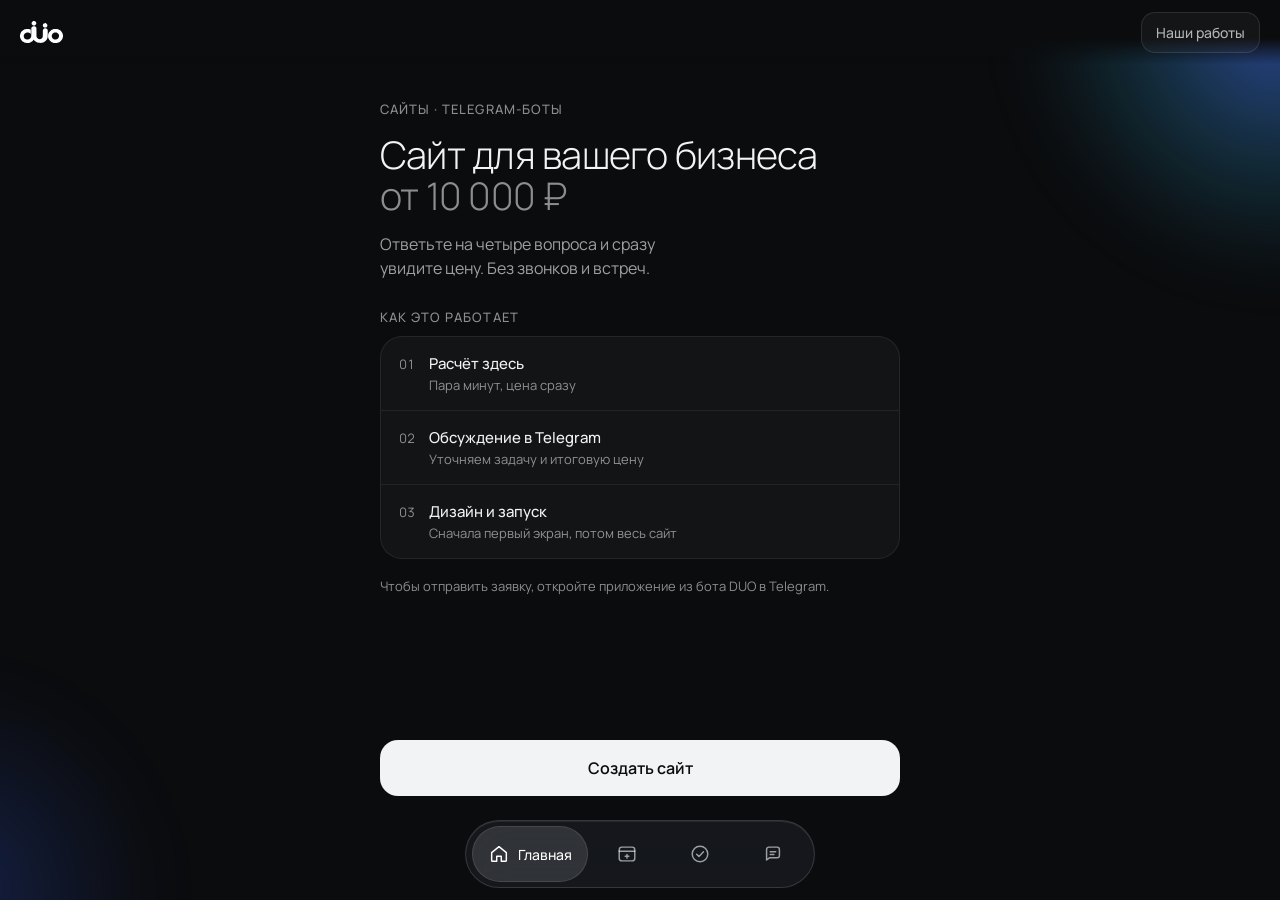
==== index.html @ 25881a04 "Мини-приложение DUO" ====
<!doctype html>
<html lang="ru">
<head>
  <meta charset="utf-8">
  <meta name="viewport" content="width=device-width, initial-scale=1, maximum-scale=1, viewport-fit=cover">
  <title>DUO — расчёт сайта</title>
  <script src="https://telegram.org/js/telegram-web-app.js"></script>
  <link rel="preconnect" href="https://fonts.googleapis.com">
  <link rel="preconnect" href="https://fonts.gstatic.com" crossorigin>
  <link rel="stylesheet" href="https://fonts.googleapis.com/css2?family=Manrope:wght@300;400;500;600&display=swap">
  <style>
    /* Заставка v2: тёмный фон, одно мягкое свечение за краем, логотип и тонкая полоска загрузки. */
    html, body { margin: 0; background: #0B0C0E; }
    #splash { position: fixed; inset: 0; z-index: 100; overflow: hidden; display: grid; place-items: center; background: #0B0C0E; transition: opacity .45s ease, visibility .45s; }
    #splash.out { opacity: 0; visibility: hidden; }
    #splash .glow { position: absolute; width: 520px; height: 520px; right: -260px; top: -240px; border-radius: 50%; background: radial-gradient(circle, rgba(70,120,255,.55) 0%, rgba(40,150,190,.22) 40%, rgba(11,12,14,0) 70%); filter: blur(30px); }
    .splash-in { position: relative; display: grid; justify-items: center; gap: 26px; }
    #splash img { width: 112px; height: auto; opacity: 0; transform: translateY(8px); animation: logo-in .5s cubic-bezier(.2, .8, .2, 1) forwards; }
    #splash i { display: block; width: 88px; height: 3px; border-radius: 2px; background: rgba(255, 255, 255, .12); overflow: hidden; position: relative; }
    #splash i::after { content: ''; position: absolute; inset: 0; width: 40%; background: #6E96FF; border-radius: 2px; animation: load 1.1s .3s ease-in-out infinite; transform: translateX(-100%); }
    @keyframes logo-in { to { opacity: 1; transform: none; } }
    @keyframes load { to { transform: translateX(250%); } }
    @media (prefers-reduced-motion: reduce) { #splash img { animation: none; opacity: 1; transform: none; } #splash i::after { animation: none; } }
  </style>
  <link rel="stylesheet" href="styles.css?v=1791662484">
</head>
<body>
  <div id="splash" aria-hidden="true">
    <span class="glow"></span>
    <div class="splash-in"><img src="duo-logo-white.svg" alt=""><i></i></div>
  </div>
  <div class="glows" aria-hidden="true"><span></span><span></span></div>
  <main id="app" aria-live="polite"></main>
  <script type="module" src="app.js?v=1791662484"></script>
</body>
</html>
---- styles.css ----
/* DUO — мини-приложение. Айдентика студии: Onest, чёрный, синий DUO, светлый фон.
   Одна яркая вещь — живой мини-сайт; всё остальное спокойное.
   В тёмной теме Telegram темнеет приложение, а мини-сайт остаётся светлым: это «экран сайта». */
@font-face { font-family: 'Onest'; src: url('fonts/Onest-Regular.ttf') format('truetype'); font-weight: 400; font-display: swap; }
@font-face { font-family: 'Onest'; src: url('fonts/Onest-SemiBold.ttf') format('truetype'); font-weight: 500 600; font-display: swap; }
@font-face { font-family: 'Onest'; src: url('fonts/Onest-Bold.ttf') format('truetype'); font-weight: 700 900; font-display: swap; }

:root {
  --paper: #fbfcfe;
  --ink: #0b0b0b;
  --ink-2: #3f4652;
  --muted: #6b7280;
  --blue: #3b82f6;
  --blue-ink: #1d4ed8;
  --blue-wash: #e8f0fe;
  --blue-edge: #c9dafc;
  --mist: #eef2f8;
  --line: #e3e7ee;
  --white: #ffffff;
  --card: #ffffff;
  --on-ink: #ffffff;
  --off: #9aa3b1;
  --warn-bg: #fff4e5;
  --warn-ink: #8a3b0f;
  --bar-bg: rgba(251, 252, 254, .92);
  --shade: rgba(11, 11, 11, .38);
  --bottom: env(safe-area-inset-bottom, 0px);
  color-scheme: light;
}
:root[data-theme="dark"] {
  /* Тёмный деловой: графит, сдержанный синий DUO, без свечений. */
  --paper: #111418;
  --ink: #eceff3;
  --ink-2: #c4cad3;
  --muted: #8d96a3;
  --blue-ink: #a9c4ff;
  --blue-wash: rgba(59, 130, 246, .13);
  --blue-edge: rgba(59, 130, 246, .35);
  --mist: #1f242c;
  --line: #2a3039;
  --card: #181c22;
  --on-ink: #111418;
  --off: #5b6372;
  --warn-bg: rgba(234, 179, 8, .1);
  --warn-ink: #f2d27a;
  --bar-bg: rgba(17, 20, 24, .94);
  --shade: rgba(0, 0, 0, .62);
  color-scheme: dark;
}

* { box-sizing: border-box; -webkit-tap-highlight-color: transparent; }
html, body { margin: 0; background: var(--paper); color: var(--ink); font-family: 'Onest', system-ui, sans-serif; -webkit-font-smoothing: antialiased; }
body { min-height: 100vh; }
body.lock { overflow: hidden; }
button, input, textarea { font: inherit; color: inherit; }
button { cursor: pointer; border: 0; background: none; padding: 0; }
:focus-visible { outline: 2px solid var(--blue); outline-offset: 2px; border-radius: 10px; }
@media (prefers-reduced-motion: reduce) { *, *::before, *::after { animation: none !important; transition: none !important; } }

#app { max-width: 560px; margin: 0 auto; padding: 14px 16px calc(112px + var(--bottom)); }

/* ── Типографика ── */
h1 { font-size: 32px; line-height: 1.06; letter-spacing: -0.035em; font-weight: 800; margin: 0; }
h2 { font-size: 20px; line-height: 1.2; letter-spacing: -0.02em; font-weight: 700; margin: 0; }
p { margin: 0; }
.lead { font-size: 17px; line-height: 1.45; color: var(--ink-2); margin-top: 10px; }
.muted { color: var(--muted); }
.small { font-size: 14px; }
.hint { color: var(--muted); font-size: 15px; line-height: 1.45; margin-top: 8px; }
.hint.small { font-size: 13.5px; }
.kicker { font-size: 14px; font-weight: 600; color: var(--muted); }
.num { font-variant-numeric: tabular-nums; }
.row-between { display: flex; justify-content: space-between; align-items: center; gap: 12px; }

/* ── Кнопки ── */
.btn { display: flex; align-items: center; justify-content: center; gap: 8px; width: 100%; min-height: 56px; border-radius: 16px; font-weight: 700; font-size: 17px; background: var(--ink); color: var(--on-ink); transition: transform .12s, background .2s; }
.btn:active { transform: scale(.98); }
.btn.blue { background: var(--blue); color: #fff; }
.btn.big { min-height: 60px; font-size: 18px; }
.btn.soft { background: var(--mist); color: var(--ink); }
.btn.text { background: none; color: var(--muted); font-weight: 600; min-height: 44px; }
.btn.inline { width: auto; min-height: 36px; font-size: 14px; }
.btn.off { background: var(--line); color: var(--off); }
.link { color: var(--blue); font-weight: 600; text-decoration: underline; text-underline-offset: 3px; }
.stack { display: grid; gap: 10px; }
.gap { height: 20px; }

/* ── Живой мини-сайт (всегда светлый) ── */
.site, .fs-site {
  --white: #ffffff; --ink: #0b0b0b; --ink-2: #3f4652; --muted: #6b7280; --line: #e3e7ee; --mist: #eef2f8;
  /* Цвет акцента ИИ-примера; без него — синий DUO. */
  --blue: var(--accent, #3b82f6);
  color: var(--ink);
}
.site { position: relative; border-radius: 20px; background: var(--white); border: 1px solid var(--line); overflow: hidden; box-shadow: 0 18px 40px -24px rgba(29, 78, 216, .35); }
:root[data-theme="dark"] .site { border-color: transparent; box-shadow: 0 18px 50px -20px rgba(59, 130, 246, .45); }
.site-bar { display: flex; align-items: center; gap: 6px; height: 30px; padding: 0 10px; background: #f5f7fb; border-bottom: 1px solid var(--line); }
.site-bar i { flex: none; width: 7px; height: 7px; border-radius: 50%; background: #d4d9e2; }
.site-tab { margin-left: 6px; align-self: flex-end; max-width: 58%; min-width: 60px; min-height: 22px; overflow: hidden; white-space: nowrap; text-overflow: ellipsis; font-size: 11px; font-weight: 600; padding: 5px 9px 4px; background: var(--white); border: 1px solid var(--line); border-bottom: 0; border-radius: 8px 8px 0 0; color: var(--ink-2); }
.site-tab.empty { color: #a3abb8; }
.site-chips { margin-left: auto; display: flex; gap: 4px; }
.site-chip { font-size: 10px; font-weight: 700; padding: 3px 7px; border-radius: 999px; background: #0b0b0b; color: #fff; white-space: nowrap; }
.site-chip.blue { background: var(--blue); }
.site-expand { flex: none; margin-left: 4px; width: 24px; height: 24px; border-radius: 7px; display: grid; place-items: center; color: var(--ink-2); background: var(--white); border: 1px solid var(--line); }
.site-chips:empty + .site-expand { margin-left: auto; }
.site-body { position: relative; padding: 10px 12px 12px; }
.site-nav { display: flex; align-items: center; gap: 10px; font-size: 11px; font-weight: 600; color: var(--muted); margin-bottom: 8px; border-radius: 6px; }
.site-nav b { font-size: 13px; color: var(--ink); margin-right: auto; font-weight: 800; }
.site-nav span.on { color: var(--ink); box-shadow: inset 0 -2px 0 var(--blue); padding-bottom: 2px; }
.site-hero { border-radius: 12px; padding: 12px; min-height: 84px; display: flex; flex-direction: column; justify-content: space-between; gap: 8px; background: #eceef2; }
.site-hero.unique { background: linear-gradient(135deg, #0b0b0b 55%, color-mix(in srgb, var(--blue) 55%, #0b0b0b)); color: #fff; }
.site-hero h3 { margin: 0; font-size: 15px; line-height: 1.15; letter-spacing: -0.02em; font-weight: 800; }
.site-hero.template h3 { font-family: Arial, sans-serif; font-weight: 700; color: #8c939f; }
.site-btn { align-self: flex-start; font-size: 11px; font-weight: 700; padding: 6px 11px; border-radius: 999px; background: var(--blue); color: #fff; }
.site-hero.template .site-btn { border-radius: 4px; background: #a3abb8; }
.site-btn.anim { animation: glow 2.6s ease-in-out infinite; }
@keyframes glow { 0%, 70%, 100% { box-shadow: 0 0 0 0 rgba(59, 130, 246, 0); transform: scale(1); } 80% { box-shadow: 0 0 0 6px rgba(59, 130, 246, .22); transform: scale(1.05); } }
.site-cards { display: grid; grid-template-columns: repeat(3, 1fr); gap: 6px; margin-top: 8px; border-radius: 10px; }
.site-card { border-radius: 10px; padding: 7px; background: var(--white); border: 1px solid var(--line); display: grid; gap: 3px; font-size: 10.5px; font-weight: 700; min-height: 54px; align-content: start; transition: transform .3s, box-shadow .3s; }
.site-cards.template .site-card { border-radius: 4px; background: #f1f3f6; border-color: transparent; }
.site-card em { font-style: normal; font-size: 15px; }
.site-card small { font-weight: 600; color: var(--muted); font-size: 9.5px; }
.site-card .bar { height: 6px; border-radius: 3px; background: #d4d9e2; width: 80%; }
.site-card .bar.short { width: 50%; background: #e3e7ee; }
.site-card .buy { justify-self: start; margin-top: 2px; font-size: 9px; padding: 2px 6px; border-radius: 999px; background: var(--blue); color: #fff; }
.site-cards.lift .site-card:nth-child(2) { transform: translateY(-3px); box-shadow: 0 8px 16px -8px rgba(59, 130, 246, .55); border-color: var(--blue); }
.site-cards.reveal .site-card { animation: rise .6s both; }
.site-cards.reveal .site-card:nth-child(2) { animation-delay: .12s; }
.site-cards.reveal .site-card:nth-child(3) { animation-delay: .24s; }
@keyframes rise { from { opacity: 0; transform: translateY(8px); } }
.site-chat { position: absolute; right: 10px; bottom: 10px; width: 28px; height: 28px; border-radius: 50%; background: var(--blue); display: grid; place-items: center; box-shadow: 0 6px 14px rgba(59, 130, 246, .45); animation: pop .45s cubic-bezier(.2, 1.4, .4, 1) both; }
.site-chat::before { content: ''; width: 11px; height: 8px; border-radius: 3px 3px 3px 0; background: #fff; }
.lines-ph { display: grid; gap: 4px; }
.lines-ph i { display: block; height: 6px; border-radius: 3px; background: #c9ced8; width: 70%; }
.lines-ph i + i { width: 45%; background: #d9dde4; }
.site-hero.unique .lines-ph i { background: rgba(255, 255, 255, .35); }
.site-hero.unique .lines-ph i + i { background: rgba(255, 255, 255, .2); }

/* Пустая страница — с неё начинается сборка */
.sk { height: 8px; border-radius: 4px; background: #eceef2; }
.sk.w40 { width: 40%; margin-bottom: 10px; }
.sk.hero { height: 84px; border-radius: 12px; }
.sk-row { display: grid; grid-template-columns: repeat(3, 1fr); gap: 6px; margin-top: 8px; }
.sk-row .sk { height: 54px; border-radius: 10px; }
.site.empty .sk { background: linear-gradient(90deg, #eceef2 30%, #f6f7f9 50%, #eceef2 70%) 0 0 / 300% 100%; animation: shimmer 1.4s linear infinite; }
@keyframes shimmer { to { background-position: -150% 0; } }

/* Подсветка того, что изменилось по нажатию */
.flash { animation: flash .9s ease-out; }
@keyframes flash { 0% { box-shadow: 0 0 0 0 rgba(59, 130, 246, .65); } 100% { box-shadow: 0 0 0 10px rgba(59, 130, 246, 0); } }

/* Первое появление собранного сайта */
.appear .site-tab, .appear .site-nav, .appear .site-hero, .appear .site-card { animation: rise .5s both; }
.appear .site-nav { animation-delay: .08s; }
.appear .site-hero { animation-delay: .16s; }
.appear .site-card:nth-child(1) { animation-delay: .26s; }
.appear .site-card:nth-child(2) { animation-delay: .32s; }
.appear .site-card:nth-child(3) { animation-delay: .38s; }

/* Зоны сайта нажимаются: открывают опцию, которая за них отвечает */
.site.interactive { cursor: zoom-in; }
.site.interactive [data-zone] { cursor: pointer; outline-offset: 2px; transition: outline-color .2s; outline: 1.5px dashed transparent; }
.site.interactive [data-zone]:hover { outline-color: rgba(59, 130, 246, .7); }
.site.interactive [data-zone]:active { outline-color: var(--blue); }
.hint-zones [data-zone] { animation: zone-hint 1.8s .5s ease-in-out 2; }
@keyframes zone-hint { 0%, 100% { outline-color: transparent; } 40%, 60% { outline-color: rgba(59, 130, 246, .75); } }

/* ── Главный: сайт собирается сам ── */
.brand { display: flex; align-items: baseline; gap: 10px; margin-bottom: 14px; }
.brand b { font-size: 22px; font-weight: 900; letter-spacing: -0.04em; }
.brand span { font-size: 14px; font-weight: 600; color: var(--muted); }
.cine-site { min-height: 210px; }
.cine { display: flex; justify-content: space-between; align-items: flex-end; gap: 12px; margin-top: 14px; }
.cine-step { display: grid; gap: 2px; min-width: 0; }
.cine-step span { font-size: 15px; font-weight: 600; color: var(--ink-2); white-space: nowrap; overflow: hidden; text-overflow: ellipsis; }
.cine-step b { font-size: 15px; font-weight: 700; color: var(--blue); min-height: 1.2em; }
.cine-step.swap { animation: swap .35s ease-out; }
@keyframes swap { from { opacity: 0; transform: translateY(6px); } }
.cine-total { text-align: right; flex: none; }
.cine-total span { display: block; font-size: 13px; font-weight: 600; color: var(--muted); }
.cine-total b { font-size: 30px; font-weight: 800; letter-spacing: -0.035em; }
.cine-progress { display: flex; align-items: center; gap: 4px; margin: 12px 0 26px; }
.cine-progress i { flex: 1; height: 4px; border-radius: 2px; background: var(--line); transition: background .3s; }
.cine-progress i.done { background: var(--blue); }
.cine-replay { flex: none; margin-left: 8px; font-size: 13px; font-weight: 600; color: var(--muted); padding: 6px 10px; border-radius: 999px; background: var(--mist); opacity: 0; pointer-events: none; transition: opacity .3s; }
.cine-replay.shown { opacity: 1; pointer-events: auto; }

/* Сумма досчитывается — короткий толчок */
.bump { animation: bump .45s ease-out; }
@keyframes bump { 30% { transform: scale(1.06); color: var(--blue); } }
.cine-total b, div.bar .sum b, .full-bottom .sum b { display: inline-block; transform-origin: left center; }
.cine-total b { transform-origin: right center; }

/* Калькулятор: превью закреплено сверху */
.dock { position: sticky; top: 0; z-index: 5; margin: -14px -16px 0; padding: 12px 16px 12px; background: var(--paper); }
.dock::after { content: ''; position: absolute; left: 0; right: 0; top: 100%; height: 14px; background: linear-gradient(var(--paper), transparent); pointer-events: none; }
.dock-hint { margin-top: 2px; font-size: 13px; line-height: 1.4; color: var(--muted); }

/* ── Блоки калькулятора ── */
.block { margin-top: 22px; }
.block-head { display: flex; justify-content: space-between; align-items: baseline; gap: 12px; margin-bottom: 10px; }
.pages { display: flex; align-items: center; gap: 12px; background: var(--card); border: 1px solid var(--line); border-radius: 18px; padding: 10px; }
.pages button { width: 48px; height: 48px; border-radius: 14px; background: var(--mist); font-size: 24px; font-weight: 700; }
.pages .value { flex: 1; text-align: center; font-size: 30px; font-weight: 800; letter-spacing: -0.03em; }
.pages .value small { display: block; font-size: 12px; font-weight: 600; color: var(--muted); letter-spacing: 0; }

.tiles { display: grid; grid-template-columns: repeat(2, minmax(0, 1fr)); gap: 8px; }
.tile { position: relative; text-align: left; border-radius: 16px; padding: 12px 12px 11px; background: var(--card); border: 1.5px solid var(--line); min-height: 92px; display: flex; flex-direction: column; justify-content: space-between; gap: 6px; cursor: pointer; transition: background .2s, border-color .2s, transform .12s; }
.tile:active { transform: scale(.98); }
.tile b { font-size: 14.5px; line-height: 1.2; font-weight: 700; overflow-wrap: break-word; }
.tile .price { font-size: 13px; font-weight: 600; color: var(--muted); padding-right: 32px; }
.tile.on { background: var(--blue); border-color: var(--blue); color: #fff; }
.tile.on .price { color: rgba(255, 255, 255, .8); }
.tile .reco { position: absolute; left: 12px; top: -9px; font-size: 11px; font-weight: 700; padding: 2px 8px; border-radius: 999px; background: var(--blue-wash); color: var(--blue-ink); border: 1px solid var(--blue-edge); }
:root[data-theme="dark"] .tile .reco { background: #16233a; }
.tile .peek { position: absolute; bottom: 9px; right: 9px; width: 26px; height: 26px; border-radius: 50%; background: var(--mist); display: grid; place-items: center; }
.tile .peek::before { content: ''; border-left: 7px solid var(--ink-2); border-top: 4.5px solid transparent; border-bottom: 4.5px solid transparent; margin-left: 2px; }
.tile.on .peek { background: rgba(255, 255, 255, .22); }
.tile.on .peek::before { border-left-color: #fff; }
.tile.wide { grid-column: span 2; }
.tile.wide .peek { bottom: auto; top: 10px; }
.tile.wide b { padding-right: 32px; }
.tile .count { display: flex; align-items: center; justify-content: space-between; gap: 8px; font-size: 13px; font-weight: 600; padding-top: 8px; border-top: 1px solid rgba(255, 255, 255, .25); }
.tile .count-ctl { display: flex; align-items: center; gap: 6px; }
.tile .count button { width: 30px; height: 30px; border-radius: 9px; background: rgba(255, 255, 255, .22); color: inherit; font-size: 17px; font-weight: 700; }
.tile .count span { min-width: 22px; text-align: center; font-size: 16px; font-weight: 800; }

.segments { display: grid; grid-template-columns: repeat(2, minmax(0, 1fr)); gap: 8px; }
.segment { text-align: left; padding: 12px; border-radius: 16px; background: var(--card); border: 1.5px solid var(--line); }
.segment b { display: block; font-size: 15px; }
.segment span { font-size: 13px; color: var(--muted); }
.segment.on { border-color: var(--ink); box-shadow: inset 0 0 0 1px var(--ink); }
.days { display: flex; gap: 6px; overflow-x: auto; margin-top: 8px; padding-bottom: 2px; }
.day { flex: none; padding: 9px 13px; border-radius: 999px; background: var(--mist); font-weight: 600; font-size: 14px; }
.day.on { background: var(--ink); color: var(--on-ink); }
.switch-row { display: flex; align-items: center; gap: 12px; background: var(--card); border: 1.5px solid var(--line); border-radius: 16px; padding: 12px 14px; width: 100%; text-align: left; }
.switch-row.on { border-color: var(--blue); background: var(--blue-wash); }
.switch-row div { flex: 1; }
.switch-row b { display: block; font-size: 15px; }
.switch-row span { font-size: 13px; color: var(--muted); }
.toggle { flex: none; width: 46px; height: 28px; border-radius: 999px; background: var(--off); position: relative; transition: background .2s; }
.toggle::after { content: ''; position: absolute; top: 3px; left: 3px; width: 22px; height: 22px; border-radius: 50%; background: #fff; box-shadow: 0 1px 3px rgba(0, 0, 0, .2); transition: transform .2s; }
.on .toggle { background: var(--blue); }
.on .toggle::after { transform: translateX(18px); }
.note { margin-top: 10px; padding: 11px 13px; border-radius: 14px; background: var(--blue-wash); color: var(--blue-ink); font-size: 14px; font-weight: 600; line-height: 1.35; }
.warn { margin-top: 12px; padding: 12px 14px; border-radius: 14px; background: var(--warn-bg); color: var(--warn-ink); font-size: 14px; line-height: 1.4; }

/* ── Нижняя шторка с демо опции ── */
.sheet-back { position: fixed; inset: 0; background: var(--shade); z-index: 20; animation: fade .2s both; }
.sheet { position: fixed; left: 0; right: 0; bottom: 0; z-index: 21; background: var(--card); border-radius: 22px 22px 0 0; padding: 10px 16px calc(16px + var(--bottom)); max-width: 560px; margin: 0 auto; animation: up .28s cubic-bezier(.2, .8, .2, 1) both; }
.sheet .grip { width: 38px; height: 5px; border-radius: 3px; background: var(--line); margin: 0 auto 12px; }
.media { border-radius: 16px; overflow: hidden; aspect-ratio: 16 / 9; background: #f5f7fb; border: 1px solid var(--line); }
.media video { width: 100%; height: 100%; object-fit: cover; display: block; }
.sheet-head { display: flex; align-items: center; gap: 10px; margin-top: 14px; }
.sheet-head h2 { flex: 1; }
.pill { flex: none; font-size: 12px; font-weight: 700; padding: 4px 10px; border-radius: 999px; background: var(--blue-wash); color: var(--blue-ink); }
.sheet p { margin-top: 6px; color: var(--ink-2); font-size: 15px; line-height: 1.45; }
@keyframes fade { from { opacity: 0; } }
@keyframes up { from { transform: translateY(100%); } }

/* ── Бриф ── */
.progress { display: grid; grid-template-columns: repeat(8, 1fr); gap: 4px; margin: 10px 0 22px; }
.progress i { height: 4px; border-radius: 2px; background: var(--line); transition: background .3s; }
.progress i.done { background: var(--blue); }
.progress i.now { background: linear-gradient(90deg, var(--blue) 50%, var(--line) 50%); }
.q-in.fresh { animation: q-in .35s cubic-bezier(.2, .8, .2, 1) both; }
@keyframes q-in { from { opacity: 0; transform: translateX(18px); } }
.q-title { font-size: 28px; }
.choice { display: flex; align-items: center; gap: 12px; width: 100%; text-align: left; padding: 15px 16px; border: 1.5px solid var(--line); border-radius: 16px; background: var(--card); font-size: 16px; font-weight: 600; transition: background .15s, border-color .15s, color .15s; }
.q-in.fresh .choice { animation: rise .4s calc(60ms + var(--i, 0) * 40ms) both; }
.choice .mark { flex: none; width: 22px; height: 22px; border-radius: 50%; border: 2px solid var(--off); display: grid; place-items: center; transition: background .15s, border-color .15s; }
.choice.multi .mark { border-radius: 7px; }
.choice.on { border-color: var(--blue); background: var(--blue); color: #fff; }
.choice.on .mark { background: #fff; border-color: #fff; }
.choice.on .mark::after { content: ''; width: 9px; height: 5px; border: 2.5px solid var(--blue); border-top: 0; border-right: 0; transform: rotate(-45deg) translate(1px, -1px); }
textarea, input[type=text], input[type=search] { width: 100%; border: 1.5px solid var(--line); border-radius: 16px; padding: 14px 16px; font-size: 16px; background: var(--card); outline: none; resize: none; }
textarea:focus, input[type=text]:focus, input[type=search]:focus { border-color: var(--blue); }

/* ── Итог: мини-сайт и чек ── */
.sum-site { position: relative; display: block; cursor: zoom-in; }
.sum-open { position: absolute; right: 10px; bottom: 10px; display: flex; align-items: center; gap: 6px; padding: 7px 11px; border-radius: 999px; background: rgba(11, 11, 11, .82); color: #fff; font-size: 12.5px; font-weight: 700; backdrop-filter: blur(6px); -webkit-backdrop-filter: blur(6px); }
.sum-site:has(.site-chat) .sum-open { right: 46px; }
.check { position: relative; margin-top: 16px; padding: 18px 16px 20px; background: #fff; color: #0b0b0b; border-radius: 6px 6px 0 0; box-shadow: 0 14px 30px -20px rgba(11, 11, 11, .35); }
.check::after { content: ''; position: absolute; left: 0; right: 0; bottom: -9px; height: 10px; background: radial-gradient(circle at 6px 0, transparent 6px, #fff 6.5px) 0 0 / 12px 10px repeat-x; }
:root[data-theme="dark"] .check { box-shadow: none; }
.check-head { display: grid; grid-template-columns: auto 1fr; align-items: baseline; gap: 2px 10px; padding-bottom: 12px; border-bottom: 1.5px dashed #d4d9e2; }
.check-head b { font-size: 20px; font-weight: 900; letter-spacing: -0.04em; grid-row: span 2; }
.check-head span { font-size: 13px; font-weight: 600; color: #6b7280; }
.check-title { margin: 12px 0 6px; font-size: 15px; font-weight: 700; }
.check-row { display: flex; align-items: baseline; gap: 6px; padding: 5px 0; font-size: 14.5px; }
.check-row span:first-child { min-width: 0; }
.check-row i { flex: 1; min-width: 12px; border-bottom: 1.5px dotted #c9ced8; transform: translateY(-4px); }
.check-row span:last-child { flex: none; font-weight: 700; white-space: nowrap; }
.check-total { display: flex; justify-content: space-between; align-items: baseline; margin-top: 10px; padding-top: 12px; border-top: 1.5px dashed #d4d9e2; font-weight: 800; font-size: 24px; letter-spacing: -0.03em; }
.check-total span:first-child { font-size: 16px; letter-spacing: 0; }
.check-note { margin-top: 12px; font-size: 12.5px; line-height: 1.45; color: #6b7280; }
.check.printing .p { animation: print .32s calc(150ms + var(--i) * 140ms) cubic-bezier(.2, .8, .2, 1) both; }
@keyframes print { from { opacity: 0; transform: translateY(-6px); clip-path: inset(0 0 100% 0); } to { clip-path: inset(0 0 0 0); } }
.share { margin-top: 22px; }
.next { margin: 0; padding: 0; list-style: none; counter-reset: next; display: grid; gap: 12px; }
.next li { counter-increment: next; display: grid; grid-template-columns: 28px 1fr; gap: 10px; font-size: 15px; line-height: 1.4; }
.next li::before { content: counter(next); width: 28px; height: 28px; border-radius: 50%; background: var(--mist); display: grid; place-items: center; font-weight: 700; font-size: 14px; }

/* ── Нижняя панель ── */
div.bar { position: fixed; left: 0; right: 0; bottom: 0; z-index: 10; padding: 10px 16px calc(10px + var(--bottom)); background: var(--bar-bg); backdrop-filter: blur(14px); -webkit-backdrop-filter: blur(14px); border-top: 1px solid var(--line); }
div.bar .bar-inner { max-width: 560px; margin: 0 auto; display: flex; align-items: center; gap: 12px; }
.sum { flex: 1; min-width: 0; }
.sum b { display: block; font-size: 24px; font-weight: 800; letter-spacing: -0.03em; }
.sum span { display: block; font-size: 13px; color: var(--muted); }
div.bar .btn, .full-bottom .btn { width: auto; min-width: 132px; padding: 0 22px; white-space: nowrap; }

/* ── Сайт на весь экран ── */
.full { position: fixed; inset: 0; z-index: 30; display: flex; flex-direction: column; background: var(--paper); animation: full-in .32s cubic-bezier(.2, .8, .2, 1) both; }
@keyframes full-in { from { opacity: 0; transform: scale(.96); } }
.full-top { display: flex; align-items: center; justify-content: space-between; gap: 12px; padding: 10px 16px; max-width: 1180px; width: 100%; margin: 0 auto; }
.full-close { font-weight: 700; font-size: 15px; color: var(--ink); padding: 8px 4px; }
.seg2 { display: flex; padding: 3px; border-radius: 12px; background: var(--mist); }
.seg2 button { padding: 7px 13px; border-radius: 9px; font-size: 14px; font-weight: 600; color: var(--muted); transition: background .2s, color .2s; }
.seg2 button.on { background: var(--card); color: var(--ink); box-shadow: 0 1px 3px rgba(0, 0, 0, .12); }
.full-scroll { flex: 1; overflow-y: auto; -webkit-overflow-scrolling: touch; padding: 4px 16px 24px; }
.full-scroll > .fs-site { max-width: 480px; margin: 0 auto; }
.fs-scale { position: relative; max-width: 1100px; margin: 0 auto; overflow: hidden; }
.fs-canvas { width: 1100px; transform-origin: top left; }
.fs-caption { margin-top: 12px; text-align: center; font-size: 13px; color: var(--muted); }
.full-bottom { display: flex; align-items: center; gap: 12px; padding: 10px 16px calc(10px + var(--bottom)); border-top: 1px solid var(--line); background: var(--bar-bg); }

.fs-site { position: relative; background: #fff; border-radius: 22px; overflow: hidden; border: 1px solid var(--line); font-size: 15px; }
.fs-bar { display: flex; align-items: center; gap: 6px; height: 36px; padding: 0 12px; background: #f5f7fb; border-bottom: 1px solid var(--line); }
.fs-bar i { flex: none; width: 9px; height: 9px; border-radius: 50%; background: #d4d9e2; }
.fs-bar .site-chip { margin-left: auto; }
.fs-tab { margin-left: 8px; align-self: flex-end; max-width: 64%; min-width: 80px; overflow: hidden; white-space: nowrap; text-overflow: ellipsis; font-size: 12.5px; font-weight: 600; padding: 7px 12px 6px; background: #fff; border: 1px solid var(--line); border-bottom: 0; border-radius: 9px 9px 0 0; color: var(--ink-2); }
.fs-tab.empty { color: #a3abb8; }
.fs-header { display: flex; align-items: center; gap: 14px; padding: 14px 18px; border-bottom: 1px solid #f0f2f6; }
.fs-logo { font-size: 20px; font-weight: 900; letter-spacing: -0.04em; margin-right: auto; }
.fs-nav { display: flex; align-items: center; gap: 4px; overflow-x: auto; }
.fs-nav button { padding: 7px 10px; border-radius: 999px; font-size: 13.5px; font-weight: 600; color: var(--muted); white-space: nowrap; }
.fs-nav button.on { background: #0b0b0b; color: #fff; }
.fs-more { font-size: 12.5px; color: var(--muted); white-space: nowrap; padding-left: 4px; }
.fs-main { padding: 18px; display: grid; gap: 20px; transition: opacity .22s, transform .22s; }
.fs-main.leave { opacity: 0; transform: translateX(-24px); }
.fs-main.enter { animation: page-in .4s cubic-bezier(.2, .8, .2, 1) both; }
@keyframes page-in { from { opacity: 0; transform: translateX(24px); } }
.ph { display: inline-block; height: .7em; border-radius: 6px; background: #dde1e8; vertical-align: middle; }
h1 .ph { display: block; height: .62em; margin: .18em 0; }

.fs-hero { border-radius: 18px; padding: 22px 18px; display: grid; gap: 14px; background: #eceef2; }
.fs-hero.unique { background: linear-gradient(135deg, #0b0b0b 55%, color-mix(in srgb, var(--blue) 55%, #0b0b0b)); color: #fff; }
.fs-hero h1 { font-size: 30px; line-height: 1.05; letter-spacing: -0.035em; }
.fs-hero.template h1 { font-family: Arial, sans-serif; color: #6b7280; letter-spacing: -0.01em; }
.fs-hero p { font-size: 15px; line-height: 1.45; opacity: .8; }
.fs-hero.unique .ph { background: rgba(255, 255, 255, .25); }
.fs-hero-text { display: grid; gap: 12px; justify-items: start; }
.fs-hero-art { display: none; }
.fs-btn { display: inline-flex; align-items: center; padding: 12px 20px; border-radius: 999px; background: var(--blue); color: #fff; font-weight: 700; font-size: 15px; cursor: pointer; user-select: none; transition: transform .15s; }
.template .fs-btn { border-radius: 4px; background: #a3abb8; }
.fs-btn.anim { animation: glow 2.6s ease-in-out infinite; }
.fs-btn.anim:active, .fs-buy.anim:active { transform: scale(.94); }
.fs-head h2 { font-size: 24px; letter-spacing: -0.03em; }
.fs-head p { margin-top: 6px; color: var(--muted); line-height: 1.45; }
.fs-cards { display: grid; grid-template-columns: repeat(2, minmax(0, 1fr)); gap: 10px; }
.fs-card { border-radius: 16px; border: 1px solid var(--line); padding: 10px; display: grid; gap: 6px; background: #fff; transition: transform .3s, box-shadow .3s, border-color .3s; }
.template .fs-card { border-radius: 4px; background: #f6f7f9; border-color: transparent; }
.fs-card-pic { aspect-ratio: 4 / 3; border-radius: 12px; background: #f3efe9; display: grid; place-items: center; font-size: 34px; }
.template .fs-card-pic { border-radius: 2px; background: #e6e9ee; filter: grayscale(1); }
.fs-card b { font-size: 15px; }
.fs-card-sub { font-size: 12.5px; color: var(--muted); }
.fs-card-foot { display: flex; align-items: center; justify-content: space-between; gap: 6px; margin-top: 2px; }
.fs-price { font-weight: 700; font-size: 14px; }
.fs-buy { font-size: 12.5px; font-weight: 700; padding: 6px 11px; border-radius: 999px; background: var(--blue); color: #fff; cursor: pointer; transition: transform .15s; }
.fs-cards.lift .fs-card:hover, .fs-cards.lift .fs-card:active { transform: translateY(-4px); box-shadow: 0 14px 24px -14px rgba(59, 130, 246, .6); border-color: var(--blue); }
.fs-form { border-radius: 18px; padding: 18px; background: #f5f7fb; display: grid; gap: 10px; }
.template .fs-form { border-radius: 4px; }
.fs-form h3 { margin: 0; font-size: 20px; letter-spacing: -0.02em; }
.fs-form p { color: var(--muted); font-size: 14px; line-height: 1.45; }
.fs-inputs { display: grid; gap: 8px; }
.fs-input { display: block; padding: 12px 14px; border-radius: 12px; background: #fff; border: 1px solid var(--line); color: #a3abb8; font-size: 14px; }
.fs-form .fs-btn { justify-self: start; }
.fs-foot { display: flex; justify-content: space-between; gap: 10px; padding: 14px 18px; font-size: 12.5px; color: var(--muted); border-top: 1px solid #f0f2f6; }
.fs-chat { position: absolute; right: 14px; bottom: 14px; width: 46px; height: 46px; border-radius: 50%; background: var(--blue); display: grid; place-items: center; box-shadow: 0 8px 20px rgba(59, 130, 246, .5); }
.fs-chat::before { content: ''; width: 17px; height: 12px; border-radius: 4px 4px 4px 0; background: #fff; }
.rv { opacity: 0; transform: translateY(22px); transition: opacity .6s, transform .6s cubic-bezier(.2, .8, .2, 1); }
.rv.in { opacity: 1; transform: none; }

/* Компьютерная версия: рисуется шириной 1100 px и уменьшается под экран */
.fs-site.desktop { border-radius: 14px; font-size: 16px; }
.desktop .fs-header { padding: 18px 48px; }
.desktop .fs-nav button { font-size: 15px; padding: 8px 14px; }
.desktop .fs-main { padding: 36px 48px 48px; gap: 36px; }
.desktop .fs-hero { grid-template-columns: 1.3fr 1fr; align-items: center; padding: 48px; border-radius: 24px; }
.desktop .fs-hero h1 { font-size: 54px; }
.desktop .fs-hero p { font-size: 18px; max-width: 46ch; }
.desktop .fs-hero-art { display: grid; place-items: center; aspect-ratio: 1; border-radius: 50%; background: rgba(255, 255, 255, .08); font-size: 120px; }
.desktop .template .fs-hero-art, .desktop.template .fs-hero-art { background: #dfe3ea; border-radius: 4px; filter: grayscale(1); }
.desktop .fs-head h2 { font-size: 34px; }
.desktop .fs-cards { grid-template-columns: repeat(3, minmax(0, 1fr)); gap: 18px; }
.desktop .fs-form { grid-template-columns: 1fr 1fr; align-items: end; padding: 32px; }
.desktop .fs-inputs { grid-template-columns: 1fr 1fr; grid-column: 1 / -1; }
.desktop .fs-foot { padding: 18px 48px; }

/* ── Заявки и успех ── */
.lead-card { background: var(--card); border: 1px solid var(--line); border-radius: 18px; padding: 14px 16px; margin-top: 12px; animation: rise .45s var(--d, 0ms) both; }
.lead-card .top { display: flex; justify-content: space-between; align-items: baseline; gap: 10px; }
.lead-card .top b { font-size: 18px; }
.lead-card.cancelled { opacity: .7; }
.lead-card.skeleton { height: 150px; background: linear-gradient(90deg, var(--card) 30%, var(--mist) 50%, var(--card) 70%) 0 0 / 300% 100%; animation: shimmer 1.4s linear infinite; }
.lead-stage { display: block; margin-top: 4px; font-size: 16px; }
.lead-card .play { margin-top: 6px; padding: 0; justify-content: flex-start; color: var(--blue); }
.stage-video { margin-top: 12px; }
.stages { position: relative; display: grid; grid-template-columns: repeat(5, 1fr); margin: 16px 0 12px; }
.stages-line { position: absolute; left: 10%; right: 10%; top: 8px; height: 3px; border-radius: 2px; background: var(--line); }
.stages-line span { display: block; height: 100%; width: var(--pct); border-radius: 2px; background: var(--blue); animation: grow .9s .15s cubic-bezier(.2, .8, .2, 1) both; }
@keyframes grow { from { width: 0; } }
.stage { position: relative; display: grid; justify-items: center; gap: 6px; text-align: center; }
.stage i { width: 19px; height: 19px; border-radius: 50%; background: var(--card); border: 2.5px solid var(--line); transition: background .3s; }
.stage.done i { background: var(--blue); border-color: var(--blue); animation: pop .4s calc(.15s + var(--k) * .15s) both; }
.stage.now i { border-color: var(--blue); background: var(--card); box-shadow: 0 0 0 0 rgba(59, 130, 246, .5); animation: pulse 1.8s 1s infinite; }
.stage.now i::after { content: ''; display: block; width: 7px; height: 7px; margin: 3.5px; border-radius: 50%; background: var(--blue); }
@keyframes pulse { 0% { box-shadow: 0 0 0 0 rgba(59, 130, 246, .5); } 70%, 100% { box-shadow: 0 0 0 9px rgba(59, 130, 246, 0); } }
.stage small { font-size: 10.5px; line-height: 1.2; font-weight: 600; color: var(--muted); }
.stage.now small { color: var(--ink); }
.done-mark { width: 72px; height: 72px; border-radius: 50%; background: var(--blue); display: grid; place-items: center; margin: 28px auto 18px; animation: pop .45s cubic-bezier(.2, 1.4, .4, 1) both; }
.done-mark .tick { stroke-dasharray: 34; stroke-dashoffset: 34; animation: draw .4s .35s ease-out forwards; }
@keyframes draw { to { stroke-dashoffset: 0; } }
@keyframes pop { from { transform: scale(.4); opacity: 0; } }
.center { text-align: center; }
.confetti { position: fixed; inset: 0; width: 100vw; height: 100vh; pointer-events: none; z-index: 50; }

/* ── Раздел «Заявки» для менеджеров ── */
.st-received { --st: #3b82f6; }
.st-discussing { --st: #8b5cf6; }
.st-inProgress { --st: #f59e0b; }
.st-review { --st: #14b8a6; }
.st-done { --st: #22c55e; }
.st-cancelled { --st: #9aa3b1; }

.d-search { margin-top: 14px; -webkit-appearance: none; appearance: none; }
.chips { display: flex; gap: 6px; overflow-x: auto; margin: 10px -16px 4px; padding: 2px 16px 6px; scrollbar-width: none; }
.chips::-webkit-scrollbar { display: none; }
.chip { flex: none; display: flex; align-items: center; gap: 6px; padding: 8px 12px; border-radius: 999px; background: var(--mist); font-size: 14px; font-weight: 600; color: var(--ink-2); }
.chip span { font-size: 12.5px; color: var(--muted); }
.chip.hot span { color: var(--blue); font-weight: 800; }
.chip.on { background: var(--ink); color: var(--on-ink); }
.chip.on span { color: inherit; opacity: .7; }

.d-list { display: grid; gap: 8px; margin-top: 6px; }
.d-item { position: relative; display: grid; gap: 5px; width: 100%; text-align: left; padding: 12px 14px 12px 18px; border-radius: 16px; background: var(--card); border: 1px solid var(--line); overflow: hidden; transition: transform .12s; }
.d-item:active { transform: scale(.985); }
.d-item::before { content: ''; position: absolute; left: 0; top: 0; bottom: 0; width: 4px; background: var(--st); }
.d-row { display: flex; align-items: baseline; gap: 8px; min-width: 0; }
.d-row b { font-size: 16px; flex: none; }
.d-name { font-size: 16px; font-weight: 700; min-width: 0; overflow: hidden; white-space: nowrap; text-overflow: ellipsis; }
.d-ago { margin-left: auto; flex: none; font-size: 12.5px; color: var(--muted); }
.d-sub { justify-content: space-between; font-size: 14px; color: var(--muted); }
.d-sub .num { color: var(--ink); font-weight: 700; }
.d-tags { display: flex; flex-wrap: wrap; gap: 5px; }
.tag { font-size: 12px; font-weight: 600; padding: 3px 8px; border-radius: 999px; background: var(--mist); color: var(--ink-2); }
.tag.stage { background: color-mix(in srgb, var(--st) 16%, transparent); color: color-mix(in srgb, var(--st) 75%, var(--ink)); }
.tag.due { background: #ef4444; color: #fff; }
.d-note { font-size: 13.5px; line-height: 1.35; color: var(--muted); display: -webkit-box; -webkit-line-clamp: 2; -webkit-box-orient: vertical; overflow: hidden; }
.d-empty { margin-top: 24px; text-align: center; color: var(--muted); font-size: 15px; line-height: 1.45; }
.d-toast { position: fixed; left: 16px; right: 16px; top: 12px; z-index: 40; max-width: 528px; margin: 0 auto; padding: 12px 14px; border-radius: 14px; background: var(--ink); color: var(--on-ink); font-size: 14.5px; font-weight: 600; box-shadow: 0 10px 30px -10px rgba(0, 0, 0, .4); animation: toast .3s cubic-bezier(.2, .8, .2, 1) both; }
@keyframes toast { from { opacity: 0; transform: translateY(-10px); } }

.d-head { position: relative; padding-left: 14px; }
.d-head::before { content: ''; position: absolute; left: 0; top: 2px; bottom: 2px; width: 4px; border-radius: 2px; background: var(--st); }
.d-head h1 { margin-top: 4px; }
.d-sum { margin-top: 6px; }
.d-sum b { font-size: 22px; font-weight: 800; letter-spacing: -0.02em; }
.d-sum span { display: block; font-size: 13px; color: var(--muted); }
.d-client { margin-top: 18px; padding: 14px; border-radius: 18px; background: var(--card); border: 1px solid var(--line); }
.d-who b { display: block; font-size: 19px; letter-spacing: -0.01em; }
.d-who span { font-size: 14px; color: var(--muted); }
.d-actions { display: grid; grid-auto-flow: column; grid-auto-columns: 1fr; gap: 8px; margin-top: 12px; }
.d-actions .btn { min-height: 46px; font-size: 15px; border-radius: 13px; }
.d-block { margin-top: 22px; }
.d-block > h2 { margin-bottom: 10px; }
.d-block > .d-line + .d-line { margin-top: 8px; }
.d-line { display: flex; align-items: center; gap: 12px; padding: 12px 14px; border-radius: 16px; background: var(--card); border: 1px solid var(--line); }
.d-line > span { flex: 1; min-width: 0; }
.d-line b { display: block; font-size: 15px; }
.d-line small { display: block; font-size: 12.5px; color: var(--muted); margin-top: 2px; }
.d-line .btn { flex: none; min-height: 38px; padding: 0 14px; font-size: 14px; border-radius: 11px; }
.d-line.col { flex-direction: column; align-items: stretch; }
.d-picks { display: flex; flex-wrap: wrap; gap: 6px; }
.d-stages { display: grid; gap: 6px; }
.d-stage { display: flex; align-items: center; gap: 12px; padding: 12px 14px; border-radius: 14px; background: var(--card); border: 1.5px solid var(--line); font-size: 15px; font-weight: 600; text-align: left; }
.d-stage i { flex: none; width: 14px; height: 14px; border-radius: 50%; border: 2px solid var(--off); }
.d-stage.done { color: var(--muted); }
.d-stage.done i { background: var(--blue); border-color: var(--blue); }
.d-stage.now { border-color: var(--st, var(--blue)); background: color-mix(in srgb, var(--st, var(--blue)) 12%, var(--card)); }
.d-stages .d-stage.now i { background: var(--st, var(--blue)); border-color: var(--st, var(--blue)); }
.d-stage.cancel { color: var(--muted); }
.d-add { margin-top: 8px; min-height: 46px; font-size: 15px; }
.d-notes { display: grid; gap: 8px; margin-top: 12px; }
.d-n { padding: 11px 13px; border-radius: 14px; background: var(--mist); }
.d-n p { font-size: 15px; line-height: 1.4; white-space: pre-wrap; overflow-wrap: anywhere; }
.d-n small { display: block; margin-top: 4px; font-size: 12px; color: var(--muted); }
.d-quote { display: grid; gap: 6px; padding: 14px; border-radius: 16px; background: var(--card); border: 1px solid var(--line); font-size: 14.5px; line-height: 1.35; }
.d-quote strong { margin-top: 4px; padding-top: 8px; border-top: 1px dashed var(--line); font-size: 16px; }
.d-brief { margin: 0; display: grid; gap: 4px 0; padding: 14px; border-radius: 16px; background: var(--card); border: 1px solid var(--line); }
.d-brief dt { font-size: 12.5px; color: var(--muted); font-weight: 600; }
.d-brief dt:not(:first-child) { margin-top: 8px; }
.d-brief dd { margin: 0; font-size: 15px; line-height: 1.4; }
.d-at { width: 100%; border: 1.5px solid var(--line); border-radius: 16px; padding: 14px 16px; font-size: 16px; background: var(--card); color: var(--ink); }
.d-line.due { border-color: #ef4444; background: color-mix(in srgb, #ef4444 10%, var(--card)); }

/* ── ИИ-пример сайта ── */
.ai-card { position: relative; margin-top: 14px; padding: 16px; border-radius: 20px; background: var(--card); border: 1.5px solid var(--blue-edge); overflow: hidden; }
.ai-card::before { content: ''; position: absolute; inset: 0; background: radial-gradient(120% 80% at 100% 0%, var(--blue-wash), transparent 60%); pointer-events: none; }
.ai-card > * { position: relative; }
.ai-head { display: flex; align-items: center; gap: 8px; color: var(--blue); }
.ai-head b { color: var(--ink); font-size: 17px; letter-spacing: -0.01em; }
.ai-card p { margin-top: 8px; font-size: 15px; line-height: 1.45; color: var(--ink-2); }
.ai-card .btn { margin-top: 14px; min-height: 50px; }
.ai-card small { display: block; margin-top: 10px; font-size: 12.5px; line-height: 1.4; color: var(--muted); }
.ai-actions { display: grid; grid-auto-flow: column; grid-auto-columns: 1fr; gap: 8px; }
.ai-card.busy .ai-head svg { animation: spin 1.6s linear infinite; }
@keyframes spin { to { transform: rotate(360deg); } }
.ai-steps { display: grid; gap: 6px; margin-top: 12px; }
.ai-steps span { font-size: 14.5px; font-weight: 600; color: var(--muted); opacity: .35; animation: step 2.7s ease-in-out infinite; }
.ai-steps span:nth-child(2) { animation-delay: .9s; }
.ai-steps span:nth-child(3) { animation-delay: 1.8s; }
@keyframes step { 0%, 100% { opacity: .35; } 15%, 40% { opacity: 1; color: var(--ink); } }
.fs-note { max-width: 480px; margin: 0 auto 10px; font-size: 13px; line-height: 1.4; color: var(--muted); text-align: center; }
.d-draft { display: flex; align-items: center; gap: 12px; width: 100%; text-align: left; padding: 12px 14px; border-radius: 16px; background: var(--card); border: 1.5px solid var(--blue-edge); }
.d-draft-emoji { flex: none; width: 44px; height: 44px; border-radius: 12px; display: grid; place-items: center; font-size: 24px; background: var(--blue-wash); }
.d-draft > span:nth-child(2) { flex: 1; min-width: 0; }
.d-draft b { display: block; font-size: 15.5px; }
.d-draft small { display: block; font-size: 13px; color: var(--muted); white-space: nowrap; overflow: hidden; text-overflow: ellipsis; }
.d-draft-open { flex: none; font-size: 14px; font-weight: 700; color: var(--blue); }
.fs-site.phone .fs-header { flex-direction: column; align-items: stretch; gap: 10px; }
.fs-site.phone .fs-logo { margin-right: 0; }

/* Вход в «Заявки» для менеджеров */
.admin-entry { display: flex; align-items: center; gap: 12px; width: 100%; text-align: left; margin: -4px 0 20px; padding: 12px 14px; border-radius: 12px; background: var(--card); border: 1px solid var(--line); color: var(--ink); }
.admin-entry:active { transform: scale(.985); }
.admin-badge { flex: none; min-width: 34px; height: 34px; padding: 0 8px; border-radius: 999px; display: grid; place-items: center; font-weight: 800; font-size: 15px; background: rgba(127, 127, 127, .22); }
.admin-entry.hot .admin-badge { background: var(--blue); color: #fff; }
.admin-entry > span:nth-child(2) { flex: 1; min-width: 0; }
.admin-entry b { display: block; font-size: 16px; }
.admin-entry small { display: block; font-size: 13px; opacity: .7; }
.admin-go { flex: none; font-size: 14px; font-weight: 700; color: var(--blue); }


/* ── Строгий деловой стиль (аудитория 30+): меньше скруглений и эффектов, спокойная типографика ── */
h1 { font-weight: 700; letter-spacing: -0.025em; }
.home-title { font-size: 30px; line-height: 1.12; }
.btn { border-radius: 12px; font-weight: 600; }
.btn.big { min-height: 58px; }
.tile, .choice, .segment, .switch-row, .pages, .d-item, .d-line, .d-stage, .d-client, .d-quote, .d-brief, .lead-card, .ai-card, .d-draft, textarea, input[type=text], input[type=search] { border-radius: 12px; }
.sheet { border-radius: 16px 16px 0 0; }
.site { border-radius: 14px; box-shadow: 0 1px 0 rgba(255, 255, 255, .04), 0 20px 40px -24px rgba(0, 0, 0, .8); }
:root[data-theme="dark"] .site { box-shadow: 0 20px 40px -24px rgba(0, 0, 0, .8); }
.brand { padding-bottom: 14px; margin-bottom: 18px; border-bottom: 1px solid var(--line); }
.brand b { font-size: 20px; }
.ai-card::before { display: none; }
.ai-card { border-width: 1px; }
.check { border-radius: 4px 4px 0 0; }

/* Главный: как работаем, что в базе, примеры */
.home-block { margin-top: 34px; }
.home-block > h2 { margin-bottom: 12px; }
.steps { margin: 0; padding: 0; list-style: none; counter-reset: step; display: grid; gap: 0; border-top: 1px solid var(--line); }
.steps li { counter-increment: step; display: grid; grid-template-columns: 34px 1fr; gap: 2px 12px; padding: 14px 0; border-bottom: 1px solid var(--line); }
.steps li::before { content: counter(step); grid-row: span 2; width: 28px; height: 28px; border-radius: 8px; border: 1px solid var(--line); display: grid; place-items: center; font-size: 14px; font-weight: 700; color: var(--ink-2); }
.steps b { font-size: 16px; }
.steps span { font-size: 14.5px; line-height: 1.4; color: var(--muted); }
.base-price { font-size: 20px; letter-spacing: -0.02em; }
.base-list { margin: 0; padding: 0; list-style: none; display: grid; gap: 10px; }
.base-list li { position: relative; padding-left: 26px; font-size: 15.5px; color: var(--ink-2); }
.base-list li::before { content: ''; position: absolute; left: 2px; top: .35em; width: 12px; height: 7px; border: 2px solid var(--blue); border-top: 0; border-right: 0; transform: rotate(-45deg); }
.examples { display: grid; gap: 8px; margin-top: 12px; }
.example { position: relative; display: grid; grid-template-columns: 1fr auto; gap: 2px 12px; align-items: center; text-align: left; padding: 14px 14px 14px 20px; border-radius: 12px; background: var(--card); border: 1px solid var(--line); overflow: hidden; }
.example:active { transform: scale(.985); }
.example-bar { position: absolute; left: 0; top: 0; bottom: 0; width: 4px; background: var(--accent); }
.example b { font-size: 16px; }
.example small { grid-column: 1; font-size: 13.5px; color: var(--muted); }
.example-price { grid-row: 1 / span 2; grid-column: 2; font-weight: 700; font-size: 15px; }

/* Папки менеджера */
.folders { display: grid; gap: 8px; margin-top: 14px; }
.folder { display: flex; align-items: center; gap: 14px; width: 100%; text-align: left; padding: 16px 14px; border-radius: 12px; background: var(--card); border: 1px solid var(--line); }
.folder:active { transform: scale(.985); }
.folder-count { flex: none; min-width: 44px; height: 44px; padding: 0 8px; border-radius: 10px; display: grid; place-items: center; font-size: 18px; font-weight: 800; background: var(--mist); }
.folder.hot .folder-count, .f-warm .folder-count { background: var(--blue); color: #fff; }
.folder b { display: block; font-size: 17px; }
.folder small { display: block; margin-top: 2px; font-size: 13px; line-height: 1.35; color: var(--muted); }
.d-item.t-warm { --st: #f59e0b; }
.d-item.t-cold { --st: #64748b; }

/* Согласие на обработку данных */
.consent { position: relative; display: flex; gap: 12px; align-items: flex-start; margin-top: 14px; padding: 12px 14px; border-radius: 12px; background: var(--card); border: 1px solid var(--line); font-size: 14px; line-height: 1.45; color: var(--ink-2); cursor: pointer; }
.consent input { position: absolute; opacity: 0; width: 1px; height: 1px; }
.consent-box { flex: none; width: 22px; height: 22px; margin-top: 1px; border-radius: 6px; border: 2px solid var(--off); display: grid; place-items: center; transition: background .15s, border-color .15s; }
.consent input:checked + .consent-box { background: var(--blue); border-color: var(--blue); }
.consent input:checked + .consent-box::after { content: ''; width: 9px; height: 5px; border: 2.5px solid #fff; border-top: 0; border-right: 0; transform: rotate(-45deg) translate(1px, -1px); }
.consent input:focus-visible + .consent-box { outline: 2px solid var(--blue); outline-offset: 2px; }
.consent.error { border-color: #ef4444; }
.consent .link { font-size: inherit; }

/* ── Верхняя панель: логотип и «Визуальный пример» ── */
#app { padding-top: 64px; }
.appbar { position: fixed; top: 0; left: 0; right: 0; z-index: 12; height: 52px; padding: 0 16px; display: flex; align-items: center; justify-content: space-between; background: var(--bar-bg); backdrop-filter: blur(14px); -webkit-backdrop-filter: blur(14px); border-bottom: 1px solid var(--line); }
.appbar-logo { height: 22px; width: auto; display: block; }
.example-btn { display: flex; align-items: center; gap: 7px; height: 34px; padding: 0 14px; border-radius: 10px; background: var(--blue); color: #fff; font-size: 14px; font-weight: 600; animation: appear-btn .5s cubic-bezier(.2, .8, .2, 1) both; }
.example-btn::before { content: ''; width: 14px; height: 10px; border: 1.8px solid currentColor; border-radius: 2.5px; box-shadow: inset 0 2.5px 0 -0.8px currentColor; }
.example-btn:active { transform: scale(.96); }
@keyframes appear-btn { from { opacity: 0; transform: translateY(-6px) scale(.95); } }
.dock { top: 52px; margin-top: -12px; }
.brand { display: none; }
.d-toast { top: 62px; }

/* Сборка примера */
.making { position: fixed; inset: 0; z-index: 35; display: grid; place-content: center; justify-items: center; gap: 18px; padding: 24px; background: var(--paper); text-align: center; animation: fade .25s both; }
.making-logo { width: 96px; height: auto; animation: breathe 1.6s ease-in-out infinite; }
.making > b { font-size: 18px; }
.making .ai-steps { justify-items: center; margin: 0; }
@keyframes breathe { 50% { opacity: .55; transform: scale(.96); } }

/* Опции: «i — что это даёт» вместо видео */
.tile .peek::before { content: 'i'; border: 0; margin: 0; font-size: 13px; font-weight: 700; font-style: italic; font-family: Georgia, serif; color: var(--ink-2); }
.tile.on .peek::before { color: #fff; }

/* Выбор и удаление заявок */
.btn.danger { background: #dc2626; color: #fff; }
.btn.danger:disabled { opacity: .45; }
.d-head-actions { display: flex; gap: 4px; }
.d-item.picking { padding-left: 50px; }
.pick-box { position: absolute; left: 16px; top: 50%; margin-top: -11px; width: 22px; height: 22px; border-radius: 6px; border: 2px solid var(--off); display: grid; place-items: center; }
.d-item.picked { border-color: #dc2626; background: color-mix(in srgb, #dc2626 8%, var(--card)); }
.d-item.picked .pick-box { background: #dc2626; border-color: #dc2626; }
.d-item.picked .pick-box::after { content: ''; width: 9px; height: 5px; border: 2.5px solid #fff; border-top: 0; border-right: 0; transform: rotate(-45deg) translate(1px, -1px); }
.d-item.picking::before { left: auto; right: 0; }

/* «Продолжить с того места» */
.resume { display: grid; grid-template-columns: 1fr auto; align-items: center; gap: 8px 12px; margin: -4px 0 22px; padding: 14px; border-radius: 12px; background: var(--card); border: 1px solid var(--blue-edge); }
.resume b { display: block; font-size: 16px; }
.resume small { display: block; margin-top: 2px; font-size: 13.5px; color: var(--muted); }
.resume .btn { min-height: 40px; padding: 0 16px; font-size: 15px; }
.resume-reset { grid-column: 1 / -1; justify-self: start; font-size: 13.5px; color: var(--muted); }

/* Главный: фото сверху и кнопка под ним */
.hero-photo { position: relative; overflow: hidden; border-radius: 14px; aspect-ratio: 4 / 3; background: var(--card); border: 1px solid var(--line); }
.hero-photo img { display: block; width: 100%; height: 100%; object-fit: cover; }
.hero-photo.empty { display: grid; place-items: center; background: radial-gradient(120% 90% at 50% 0%, #1d2430, #111418 70%); }
.hero-photo.empty .hero-logo { width: 140px; height: auto; object-fit: contain; }
.hero-btn { margin: 14px 0 22px; }
.home-block:first-of-type { margin-top: 12px; }

/* Фото 16:9 и кнопка «Админ» в шапке */
.hero-photo { aspect-ratio: 16 / 9; }
.appbar-actions { display: flex; align-items: center; gap: 8px; }
.admin-btn { display: flex; align-items: center; gap: 6px; height: 34px; padding: 0 12px; border-radius: 10px; border: 1px solid var(--line); background: var(--card); color: var(--ink-2); font-size: 14px; font-weight: 600; }
.admin-btn i { font-style: normal; min-width: 18px; height: 18px; padding: 0 5px; border-radius: 9px; background: var(--blue); color: #fff; font-size: 11.5px; font-weight: 800; display: grid; place-items: center; }
.admin-btn:active { transform: scale(.96); }

/* ── Палитра и объекты обложки DUO: чёрный #0b0b0b, синий #3d83f5, светлый #eef1f6, графит #1e1f24 ── */
:root[data-theme="dark"] {
  --paper: #0b0b0b;
  --card: #141519;
  --mist: #1e1f24;
  --line: #26272d;
  --blue: #3d83f5;
  --on-ink: #0b0b0b;
  --bar-bg: rgba(11, 11, 11, .9);
}
body { background: var(--paper); }
#app { position: relative; z-index: 1; }

.steps li::before { background: var(--paper); }
.appbar-home { display: flex; align-items: center; height: 40px; padding: 0 6px; margin-left: -6px; border-radius: 8px; }
.appbar-home:active { opacity: .6; }

/* ── Страница «Визуальный пример» ── */
.ex-title { max-width: 480px; margin: 6px auto 4px; font-size: 22px; }
.full-scroll > .fs-note { margin-top: 0; text-align: left; max-width: 480px; }
.fs-site button { font: inherit; }
.fs-tab { cursor: pointer; }
.fs-bar .site-chip { cursor: pointer; }
.fs-logo { cursor: pointer; }
input.fs-input { width: 100%; font: inherit; font-size: 14px; color: #0b0b0b; outline: none; }
input.fs-input::placeholder { color: #a3abb8; }
input.fs-input:focus { border-color: var(--blue); }
.fs-chat { border: 0; cursor: pointer; }

/* Подсветка услуги на сайте */
.svc-flash { animation: svc-flash 1.5s ease-out; border-radius: 12px; }
@keyframes svc-flash { 0%, 35% { box-shadow: 0 0 0 3px var(--blue), 0 0 0 9px rgba(61, 131, 245, .25); } 100% { box-shadow: 0 0 0 3px transparent, 0 0 0 14px transparent; } }

/* Подсказка «что сделала кнопка» */
.fs-toast { position: absolute; left: 16px; right: 16px; bottom: calc(84px + var(--bottom)); z-index: 3; max-width: 448px; margin: 0 auto; padding: 12px 14px; border-radius: 12px; background: #eef1f6; color: #0b0b0b; font-size: 14px; font-weight: 600; line-height: 1.35; box-shadow: 0 12px 30px -10px rgba(0, 0, 0, .6); opacity: 0; transform: translateY(10px); pointer-events: none; transition: opacity .2s, transform .2s; }
.fs-toast.show { opacity: 1; transform: none; }

/* Услуги в примере */
.svc { max-width: 480px; margin: 22px auto 8px; }
.svc h2 { display: flex; align-items: center; gap: 8px; }
.svc h2 .num { font-size: 13px; font-weight: 800; min-width: 22px; height: 22px; padding: 0 7px; border-radius: 11px; display: grid; place-items: center; background: var(--blue); color: #fff; }
.svc-list { display: grid; gap: 6px; margin-top: 12px; }
.svc-row { display: flex; align-items: center; gap: 8px; padding: 6px 6px 6px 12px; border-radius: 12px; background: var(--card); border: 1px solid var(--line); }
.svc-row.on { border-color: var(--blue-edge); }
.svc-main { flex: 1; min-width: 0; display: flex; align-items: center; gap: 12px; text-align: left; padding: 6px 0; }
.svc-mark { flex: none; width: 20px; height: 20px; border-radius: 6px; border: 2px solid var(--off); display: grid; place-items: center; }
.svc-row.on .svc-mark { background: var(--blue); border-color: var(--blue); }
.svc-row.on .svc-mark::after { content: ''; width: 8px; height: 4.5px; border: 2.2px solid #fff; border-top: 0; border-right: 0; transform: rotate(-45deg) translate(1px, -1px); }
.svc-main b { display: block; font-size: 15px; }
.svc-main small { display: block; margin-top: 1px; font-size: 12.5px; color: var(--muted); }
.svc-toggle { flex: none; height: 34px; padding: 0 12px; border-radius: 9px; font-size: 13.5px; font-weight: 600; background: var(--mist); color: var(--ink-2); }
.svc-row:not(.on) .svc-toggle { background: var(--blue); color: #fff; }
.svc-toggle:active, .svc-main:active { opacity: .7; }

/* Вход в пример на расчёте и итоге (вместо мини-сайта) */
.example-cta { display: flex; align-items: center; gap: 12px; width: 100%; text-align: left; margin: 0 0 6px; padding: 16px; border-radius: 14px; border: 1px solid var(--blue-edge); background: radial-gradient(120% 140% at 100% 0%, rgba(61, 131, 245, .22), transparent 60%), var(--card); }
.example-cta > span:first-child { flex: 1; }
.example-cta b { display: block; font-size: 17px; }
.example-cta small { display: block; margin-top: 2px; font-size: 13.5px; color: var(--muted); }
.example-go { flex: none; padding: 9px 14px; border-radius: 10px; background: var(--blue); color: #fff; font-size: 14px; font-weight: 700; }
.example-cta:active { transform: scale(.985); }

/* ══════════ Сайт-пример: красивая версия ══════════
   Уникальный дизайн — тёмный первый экран с кругами цвета бренда, цветные плитки, форма на цветном фоне.
   Без него — аккуратный шаблон: серый, прямые углы, без композиции. */
.fs-site { --tint: color-mix(in srgb, var(--blue) 12%, #fff); --deep: color-mix(in srgb, var(--blue) 30%, #0b0b0b); font-size: 15px; line-height: 1.45; }
.fs-site.unique { border: 0; box-shadow: 0 30px 60px -30px rgba(0, 0, 0, .8); }

/* Шапка */
.fs-header { gap: 12px; padding: 14px 18px; border-bottom: 1px solid #eef0f4; }
.fs-brand { display: flex; align-items: center; gap: 10px; margin-right: auto; text-align: left; }
.fs-mark { flex: none; width: 34px; height: 34px; border-radius: 10px; display: grid; place-items: center; font-size: 18px; background: var(--tint); }
.fs-logo { font-size: 18px; font-weight: 800; letter-spacing: -0.03em; margin: 0; }
.fs-nav { gap: 2px; padding: 3px; border-radius: 999px; background: #f2f4f7; }
.fs-nav button { padding: 7px 12px; font-size: 13px; color: #5b6472; }
.fs-nav button.on { background: #0b0b0b; color: #fff; box-shadow: 0 2px 6px rgba(0, 0, 0, .15); }
.unique .fs-nav button.on { background: var(--blue); }

/* Первый экран */
.fs-main { padding: 14px; gap: 26px; }
.fs-hero { position: relative; overflow: hidden; padding: 28px 22px 24px; border-radius: 22px; isolation: isolate; }
.fs-hero.unique { background: #0b0b0b; color: #fff; }
.fs-hero.unique::before { content: ''; position: absolute; inset: 0; z-index: -1; background: radial-gradient(90% 70% at 100% 0%, color-mix(in srgb, var(--blue) 55%, transparent), transparent 70%), radial-gradient(70% 60% at 0% 100%, color-mix(in srgb, var(--blue) 30%, transparent), transparent 70%); }
.fs-hero-text { position: relative; display: grid; gap: 14px; justify-items: start; }
.fs-hero h1 { font-size: 32px; line-height: 1.04; letter-spacing: -0.04em; font-weight: 800; max-width: 12ch; }
.fs-hero p { font-size: 15px; line-height: 1.5; opacity: .82; max-width: 34ch; }
.fs-hero-actions { display: flex; flex-wrap: wrap; gap: 8px; margin-top: 4px; }
.fs-btn { padding: 13px 20px; border-radius: 14px; font-size: 15px; font-weight: 700; background: var(--blue); color: #fff; box-shadow: 0 10px 24px -12px var(--blue); }
.fs-btn.ghost { background: rgba(255, 255, 255, .1); color: inherit; box-shadow: inset 0 0 0 1px rgba(255, 255, 255, .22); }
.fs-btn:active { transform: scale(.96); }
.fs-perks { display: flex; flex-wrap: wrap; gap: 6px; margin: 6px 0 0; padding: 0; list-style: none; }
.fs-perks li { font-size: 12.5px; font-weight: 600; padding: 6px 10px; border-radius: 999px; background: rgba(255, 255, 255, .08); border: 1px solid rgba(255, 255, 255, .14); }
.fs-hero-art { position: absolute; right: -40px; top: -30px; width: 210px; height: 210px; z-index: -1; display: block; aspect-ratio: auto; background: none; border-radius: 0; font-size: inherit; }
.fs-hero-art .o { position: absolute; border-radius: 50%; }
.fs-hero-art .o1 { inset: 0; background: var(--blue); opacity: .9; }
.fs-hero-art .o2 { width: 70px; height: 70px; left: -18px; bottom: 6px; background: #eef1f6; }
.fs-hero-art .o3 { width: 26px; height: 26px; left: 40px; top: 30px; background: #0b0b0b; box-shadow: 0 0 0 6px rgba(255, 255, 255, .12); }
.fs-hero-emoji { position: absolute; left: 50%; top: 52%; transform: translate(-30%, -50%); font-size: 64px; filter: drop-shadow(0 10px 18px rgba(0, 0, 0, .35)); }
.fs-hero.unique h1, .fs-hero.unique p, .fs-hero.unique .fs-hero-actions { text-shadow: 0 1px 12px rgba(0, 0, 0, .35); }

/* Заголовки разделов */
.fs-head { padding: 0 4px; }
.fs-head h2 { font-size: 24px; letter-spacing: -0.03em; font-weight: 800; }
.fs-head p { margin-top: 6px; color: #6b7280; }
.fs-page-head { padding-top: 8px; }
.fs-page-head h2 { font-size: 30px; }

/* Карточки */
.fs-cards { grid-template-columns: 1fr; gap: 10px; }
.fs-card { display: grid; grid-template-columns: 88px 1fr; gap: 14px; align-items: center; padding: 10px; border-radius: 18px; background: #fff; border: 1px solid #eceff3; }
.fs-card-pic { aspect-ratio: 1; border-radius: 14px; display: grid; place-items: center; font-size: 38px; background: linear-gradient(145deg, var(--tint), color-mix(in srgb, var(--blue) 26%, #fff)); }
.fs-card-body { display: grid; gap: 4px; min-width: 0; }
.fs-card b { font-size: 16px; letter-spacing: -0.01em; }
.fs-card-sub { font-size: 13.5px; color: #6b7280; }
.fs-card-foot { display: flex; align-items: center; justify-content: space-between; gap: 8px; margin-top: 6px; }
.fs-price { font-weight: 800; }
.fs-buy, .fs-more-btn { padding: 8px 14px; border-radius: 10px; font-size: 13px; font-weight: 700; }
.fs-buy { background: var(--blue); color: #fff; }
.fs-more-btn { background: var(--tint); color: color-mix(in srgb, var(--blue) 80%, #0b0b0b); }
.fs-cards.lift .fs-card { transition: transform .25s cubic-bezier(.2, .8, .2, 1), box-shadow .25s, border-color .25s; }
.fs-cards.lift .fs-card:active, .fs-cards.lift .fs-card:hover { transform: translateY(-4px); box-shadow: 0 18px 30px -18px color-mix(in srgb, var(--blue) 70%, transparent); border-color: color-mix(in srgb, var(--blue) 45%, #fff); }

/* Как мы работаем */
.fs-steps { padding: 20px; border-radius: 20px; background: #f6f7f9; }
.fs-steps h2 { font-size: 22px; letter-spacing: -0.03em; font-weight: 800; }
.fs-steps ol { margin: 14px 0 0; padding: 0; list-style: none; counter-reset: s; display: grid; gap: 12px; }
.fs-steps li { counter-increment: s; display: grid; grid-template-columns: 34px 1fr; gap: 2px 12px; }
.fs-steps li::before { content: counter(s); grid-row: span 2; width: 34px; height: 34px; border-radius: 10px; display: grid; place-items: center; font-weight: 800; background: #0b0b0b; color: #fff; }
.unique .fs-steps li::before { background: var(--blue); }
.fs-steps b { font-size: 15px; }
.fs-steps span { font-size: 13.5px; color: #6b7280; }

/* Форма */
.fs-form { gap: 12px; padding: 22px; border-radius: 22px; background: #f6f7f9; }
.unique .fs-form { background: linear-gradient(150deg, var(--blue), var(--deep)); color: #fff; }
.unique .fs-form p { color: rgba(255, 255, 255, .78); }
.fs-form h3 { font-size: 22px; letter-spacing: -0.03em; font-weight: 800; }
.fs-form-text { display: grid; gap: 6px; }
input.fs-input { padding: 14px; border-radius: 12px; border: 1px solid #e3e7ee; background: #fff; }
.unique input.fs-input { border-color: transparent; }
.fs-form .fs-btn { justify-self: stretch; text-align: center; }
.unique .fs-form .fs-btn { background: #0b0b0b; box-shadow: none; }

/* Подвал */
.fs-foot { display: grid; gap: 8px; padding: 22px 18px; background: #0b0b0b; color: rgba(255, 255, 255, .7); font-size: 13px; border-top: 0; }
.fs-foot-brand { display: flex; align-items: center; gap: 10px; color: #fff; font-size: 16px; }
.fs-foot .fs-mark { background: rgba(255, 255, 255, .1); }
.fs-foot p { margin: 0; }
.fs-foot-row { display: flex; justify-content: space-between; gap: 10px; padding-top: 10px; border-top: 1px solid rgba(255, 255, 255, .1); color: rgba(255, 255, 255, .5); }

/* Шаблон без уникального дизайна: просто, серо, прямые углы */
.fs-site.template .fs-mark { background: #e6e9ee; border-radius: 4px; filter: grayscale(1); }
.fs-site.template .fs-nav { border-radius: 4px; background: #eef0f3; }
.fs-site.template .fs-nav button { border-radius: 3px; }
.fs-hero.template { background: #eceef2; color: #1f2329; border-radius: 4px; }
.fs-hero.template h1 { font-family: Arial, sans-serif; font-weight: 700; letter-spacing: -0.01em; color: #4b5563; }
.fs-hero.template .fs-btn { border-radius: 4px; background: #a3abb8; box-shadow: none; }
.fs-hero.template .fs-btn.ghost { background: transparent; box-shadow: inset 0 0 0 1px #c5cbd4; color: #4b5563; }
.fs-hero.template .fs-perks li { background: #fff; border-color: #dfe3e8; }
.template .fs-card { border-radius: 4px; background: #f6f7f9; border-color: transparent; }
.template .fs-card-pic { border-radius: 2px; background: #e3e6eb; filter: grayscale(1); }
.template .fs-buy, .template .fs-more-btn { border-radius: 4px; background: #a3abb8; color: #fff; }
.template .fs-steps, .template .fs-form { border-radius: 4px; }
.template .fs-form .fs-btn { border-radius: 4px; background: #a3abb8; box-shadow: none; }
.template .fs-head h2, .template .fs-steps h2, .template .fs-form h3 { font-family: Arial, sans-serif; font-weight: 700; letter-spacing: 0; }
.template .fs-foot { background: #eceef2; color: #6b7280; }
.template .fs-foot-brand { color: #4b5563; }
.template .fs-foot-row { border-color: #dfe3e8; color: #9aa3b1; }

/* Компьютер: 1100 px, уменьшается под экран */
.desktop .fs-header { padding: 18px 48px; }
.desktop .fs-main { padding: 28px 48px 48px; gap: 44px; }
.desktop .fs-hero { padding: 64px 56px; border-radius: 28px; min-height: 420px; display: grid; align-content: center; }
.desktop .fs-hero h1 { font-size: 60px; max-width: 11ch; }
.desktop .fs-hero p { font-size: 18px; max-width: 42ch; }
.desktop .fs-hero-art { width: 440px; height: 440px; right: -20px; top: -10px; }
.desktop .fs-hero-art .o2 { width: 150px; height: 150px; left: -50px; bottom: 30px; }
.desktop .fs-hero-art .o3 { width: 46px; height: 46px; left: 90px; top: 60px; }
.desktop .fs-hero-emoji { font-size: 140px; }
.desktop .fs-head h2 { font-size: 40px; }
.desktop .fs-cards { grid-template-columns: repeat(3, minmax(0, 1fr)); gap: 18px; }
.desktop .fs-card { grid-template-columns: 1fr; padding: 14px; }
.desktop .fs-card-pic { aspect-ratio: 4 / 3; font-size: 64px; }
.desktop .fs-steps { padding: 40px; }
.desktop .fs-steps ol { grid-template-columns: repeat(3, 1fr); gap: 24px; }
.desktop .fs-form { grid-template-columns: 1.1fr 1fr; align-items: center; gap: 18px 40px; padding: 44px; }
.desktop .fs-form .fs-inputs { grid-template-columns: 1fr; grid-column: 2; grid-row: 1 / span 2; }
.desktop .fs-form .fs-btn { grid-column: 1; justify-self: start; }
.desktop .fs-foot { padding: 28px 48px; grid-template-columns: 1fr auto; align-items: center; }
.desktop .fs-foot-row { grid-column: 1 / -1; }
.desktop .fs-hero-art { display: block; aspect-ratio: auto; border-radius: 0; background: none; font-size: inherit; place-items: initial; }

/* Телефон: композиция — в правом верхнем углу, текст под ней, ничего не перекрывается */
.phone .fs-hero.unique { padding-top: 132px; }
.phone .fs-hero-art { width: 170px; height: 170px; right: -34px; top: -44px; }
.phone .fs-hero-art .o2 { width: 44px; height: 44px; left: -6px; bottom: 4px; }
.phone .fs-hero-art .o3 { width: 18px; height: 18px; left: 26px; top: 58px; box-shadow: 0 0 0 4px rgba(255, 255, 255, .12); }
.phone .fs-hero-emoji { font-size: 50px; left: 46%; top: 60%; }
.phone .fs-hero h1 { max-width: none; }
.fs-btn { display: inline-flex; align-items: center; justify-content: center; }

/* ══════════ Раскладки под сферу ══════════ */
.fs-chips { display: flex; gap: 6px; overflow-x: auto; margin: -8px -14px 0; padding: 0 14px 2px; scrollbar-width: none; }
.fs-chips::-webkit-scrollbar { display: none; }
.fs-chip { flex: none; padding: 8px 14px; border-radius: 999px; font-size: 13px; font-weight: 600; background: #f2f4f7; color: #4b5563; }
.fs-chip.on { background: #0b0b0b; color: #fff; }
.unique .fs-chip.on { background: var(--blue); }
.template .fs-chip { border-radius: 4px; }
.fs-buy.sm, .fs-more-btn.sm { padding: 7px 11px; font-size: 12.5px; }
.fs-price { font-size: 15px; }

/* Магазин: поиск, сетка товаров, корзина */
.mk-search .fs-input { background: #f2f4f7; border-color: transparent; padding-left: 40px; background-image: radial-gradient(circle at 18px 50%, transparent 5px, #9aa3b1 5.5px, #9aa3b1 7px, transparent 7.5px); }
.mk-grid { display: grid; grid-template-columns: repeat(2, minmax(0, 1fr)); gap: 10px; }
.mk-card { display: grid; gap: 6px; padding: 8px 8px 10px; border-radius: 16px; background: #fff; border: 1px solid #eceff3; }
.mk-pic { position: relative; aspect-ratio: 1; border-radius: 12px; display: grid; place-items: center; font-size: 44px; background: linear-gradient(145deg, var(--tint), color-mix(in srgb, var(--blue) 24%, #fff)); }
.mk-badge { position: absolute; left: 8px; top: 8px; font-style: normal; font-size: 11px; font-weight: 800; padding: 3px 8px; border-radius: 999px; background: #0b0b0b; color: #fff; }
.mk-card b { font-size: 14px; line-height: 1.25; }
.mk-sub { font-size: 12px; color: #6b7280; }
.mk-foot { display: flex; align-items: center; justify-content: space-between; gap: 6px; margin-top: 2px; }
.mk-cart { display: flex; align-items: center; gap: 6px; padding: 8px 12px; border-radius: 999px; font-size: 13px; font-weight: 700; background: #0b0b0b; color: #fff; }
.unique .mk-cart { background: var(--blue); }
.mk-cart i { font-style: normal; min-width: 20px; height: 20px; padding: 0 6px; border-radius: 10px; display: grid; place-items: center; font-size: 12px; background: #fff; color: #0b0b0b; }
.mk-cart i.bump { animation: bump .45s ease-out; }
.template .mk-card, .template .mk-pic { border-radius: 4px; }
.template .mk-pic { background: #e3e6eb; filter: grayscale(1); }
.mk-grid.lift .mk-card, .fd-list.lift .fd-row, .sv-list.lift .sv-row, .ed-grid.lift .ed-card, .b2-grid.lift .b2-card { transition: transform .25s cubic-bezier(.2, .8, .2, 1), box-shadow .25s; }
.mk-grid.lift .mk-card:active, .fd-list.lift .fd-row:active, .sv-list.lift .sv-row:active, .ed-grid.lift .ed-card:active, .b2-grid.lift .b2-card:active,
.mk-grid.lift .mk-card:hover, .fd-list.lift .fd-row:hover, .sv-list.lift .sv-row:hover, .ed-grid.lift .ed-card:hover, .b2-grid.lift .b2-card:hover { transform: translateY(-4px); box-shadow: 0 18px 30px -18px color-mix(in srgb, var(--blue) 70%, transparent); }

/* Кафе: меню строками */
.fd-list, .sv-list { display: grid; gap: 8px; }
.fd-row, .sv-row { display: flex; align-items: center; gap: 12px; padding: 10px; border-radius: 16px; background: #fff; border: 1px solid #eceff3; }
.fd-pic { flex: none; width: 56px; height: 56px; border-radius: 14px; display: grid; place-items: center; font-size: 28px; background: linear-gradient(145deg, var(--tint), color-mix(in srgb, var(--blue) 24%, #fff)); }
.fd-text { flex: 1; min-width: 0; display: grid; gap: 2px; }
.fd-text b { font-size: 15px; }
.fd-text small { font-size: 12.5px; color: #6b7280; }
.fd-side { display: grid; justify-items: end; gap: 6px; }
.fd-add { width: 34px; height: 34px; border-radius: 10px; background: var(--blue); color: #fff; font-size: 20px; font-weight: 700; line-height: 1; }
.fd-add.ghost { background: var(--tint); color: color-mix(in srgb, var(--blue) 80%, #0b0b0b); font-size: 16px; }
.template .fd-row, .template .sv-row, .template .fd-pic { border-radius: 4px; }
.template .fd-pic { background: #e3e6eb; filter: grayscale(1); }
.template .fd-add { border-radius: 4px; background: #a3abb8; }

/* Запись: выбор времени */
.bk { padding: 20px; border-radius: 20px; background: #f6f7f9; display: grid; gap: 14px; }
.bk h2 { font-size: 22px; letter-spacing: -0.03em; font-weight: 800; }
.bk .fs-chips { margin: 0; padding: 0; }
.bk-times { display: grid; grid-template-columns: repeat(5, 1fr); gap: 6px; }
.bk-time { padding: 10px 0; border-radius: 10px; font-size: 13px; font-weight: 700; background: #fff; border: 1px solid #e3e7ee; color: #374151; }
.bk-time.on { background: var(--blue); border-color: var(--blue); color: #fff; }
.template .bk, .template .bk-time { border-radius: 4px; }
.template .bk-time.on { background: #6b7280; border-color: #6b7280; }

/* Курсы */
.ed-grid { display: grid; gap: 10px; }
.ed-card { display: grid; gap: 6px; padding: 14px; border-radius: 18px; background: #fff; border: 1px solid #eceff3; }
.ed-top { display: flex; align-items: center; justify-content: space-between; gap: 8px; margin-bottom: 4px; }
.ed-tags { display: flex; gap: 4px; }
.ed-tags i { font-style: normal; font-size: 11.5px; font-weight: 700; padding: 4px 8px; border-radius: 999px; background: var(--tint); color: color-mix(in srgb, var(--blue) 80%, #0b0b0b); }
.ed-card b { font-size: 17px; }
.ed-card small { font-size: 13.5px; color: #6b7280; }
.ed-card .fs-more-btn { justify-self: start; margin-top: 6px; }
.template .ed-card { border-radius: 4px; }
.template .ed-tags i { background: #eceef2; color: #6b7280; border-radius: 3px; }

/* Компания для бизнеса */
.b2-grid { display: grid; grid-template-columns: repeat(2, minmax(0, 1fr)); gap: 10px; }
.b2-card { position: relative; display: grid; gap: 6px; padding: 14px; border-radius: 16px; background: #fff; border: 1px solid #eceff3; }
.b2-num { position: absolute; right: 12px; top: 10px; font-size: 12px; font-weight: 800; color: #c2c8d1; }
.b2-card .fd-pic { width: 44px; height: 44px; font-size: 22px; border-radius: 12px; }
.b2-card b { font-size: 15px; }
.b2-card small { font-size: 12.5px; color: #6b7280; }
.template .b2-card { border-radius: 4px; }
.k-b2b.unique .fs-hero h1 { letter-spacing: -0.03em; }

/* Частые вопросы */
.fs-faq { display: grid; gap: 8px; }
.fs-faq h2 { font-size: 22px; letter-spacing: -0.03em; font-weight: 800; margin-bottom: 4px; }
.faq-item { border-radius: 14px; background: #f6f7f9; overflow: hidden; }
.faq-q { display: flex; align-items: center; gap: 12px; width: 100%; padding: 14px 16px; text-align: left; font-size: 15px; font-weight: 700; color: #111; }
.faq-q span { flex: 1; }
.faq-q i { flex: none; width: 22px; height: 22px; border-radius: 50%; background: #fff; position: relative; transition: transform .25s; }
.faq-q i::before, .faq-q i::after { content: ''; position: absolute; left: 6px; right: 6px; top: 10px; height: 2px; border-radius: 1px; background: #374151; }
.faq-q i::after { transform: rotate(90deg); transition: transform .25s; }
.faq-item.open .faq-q i::after { transform: rotate(0); }
.unique .faq-item.open .faq-q i { background: var(--blue); }
.unique .faq-item.open .faq-q i::before, .unique .faq-item.open .faq-q i::after { background: #fff; }
.faq-a { display: grid; grid-template-rows: 0fr; transition: grid-template-rows .3s ease; }
.faq-a p { overflow: hidden; margin: 0; padding: 0 16px; font-size: 14px; color: #4b5563; }
.faq-item.open .faq-a { grid-template-rows: 1fr; }
.faq-item.open .faq-a p { padding-bottom: 14px; }
.template .faq-item { border-radius: 4px; }

/* Бегущая строка */
.fs-marquee { overflow: hidden; margin: 0 -14px; padding: 14px 0; background: #0b0b0b; color: #fff; }
.fs-marquee-track { display: flex; gap: 18px; width: max-content; animation: marquee 22s linear infinite; font-size: 18px; font-weight: 800; letter-spacing: -0.02em; white-space: nowrap; }
.fs-marquee i { font-style: normal; color: var(--blue); }
@keyframes marquee { to { transform: translateX(-50%); } }

/* Первый экран: круги медленно «плавают» */
.fs-hero.unique .o1 { animation: float 7s ease-in-out infinite; }
.fs-hero.unique .o2 { animation: float 6s -2s ease-in-out infinite reverse; }
.fs-hero.unique .o3 { animation: float 5s -1s ease-in-out infinite; }
@keyframes float { 50% { transform: translate(-6px, 8px); } }

/* Компьютер */
.desktop .mk-grid { grid-template-columns: repeat(4, minmax(0, 1fr)); gap: 16px; }
.desktop .mk-search { max-width: 520px; }
.desktop .fd-list, .desktop .sv-list { grid-template-columns: repeat(2, minmax(0, 1fr)); gap: 12px; }
.desktop .ed-grid { grid-template-columns: repeat(2, minmax(0, 1fr)); gap: 16px; }
.desktop .b2-grid { grid-template-columns: repeat(4, minmax(0, 1fr)); gap: 16px; }
.desktop .bk { padding: 40px; }
.desktop .bk-times { max-width: 560px; }
.desktop .fs-faq { max-width: 760px; }
.desktop .fs-marquee { margin: 0 -48px; padding: 20px 0; }
.desktop .fs-marquee-track { font-size: 28px; }
.desktop .fs-chips { margin: 0; padding: 0; }
.mk-card { min-width: 0; }
.mk-foot { display: grid; gap: 8px; justify-content: stretch; }
.mk-foot .fs-buy, .mk-foot .fs-more-btn { width: 100%; white-space: nowrap; text-align: center; }
.mk-foot .fs-price { font-size: 16px; }
.mk-sub { display: -webkit-box; -webkit-line-clamp: 2; -webkit-box-orient: vertical; overflow: hidden; }
.mk-card { grid-template-rows: auto auto 1fr auto; } .mk-sub { align-self: start; }
.fs-site .fd-add { font-size: 22px; font-weight: 600; } .fs-site .fd-add.ghost { font-size: 17px; }

/* ── Пакеты ── */
.pkg-btn { flex: none; display: flex; align-items: center; gap: 6px; height: 34px; padding: 0 14px; border-radius: 10px; background: var(--blue); color: #fff; font-size: 14px; font-weight: 700; }
.pkg-btn::before { content: ''; width: 12px; height: 12px; border-radius: 3px; border: 2px solid currentColor; box-shadow: 3px -3px 0 -1px var(--blue), 3px -3px 0 1px currentColor; }
.pkg-hint { margin: -2px 0 12px; }
.pkg-sheet { max-height: 88vh; overflow-y: auto; }
.pkg-sheet > h2 { margin-top: 4px; }
.pkg-list { display: grid; gap: 10px; margin-top: 14px; }
.pkg { padding: 14px; border-radius: 14px; background: var(--paper); border: 1px solid var(--line); }
.pkg.best { border-color: var(--blue-edge); background: radial-gradient(120% 120% at 100% 0%, rgba(61, 131, 245, .14), transparent 60%), var(--paper); }
.pkg.on { border-color: var(--blue); }
.pkg-head { display: flex; align-items: center; justify-content: space-between; gap: 10px; }
.pkg-head b { font-size: 18px; }
.pkg p { margin-top: 4px; font-size: 14px; color: var(--muted); }
.pkg ul { margin: 10px 0 0; padding: 0; list-style: none; display: flex; flex-wrap: wrap; gap: 6px; }
.pkg li { font-size: 12.5px; font-weight: 600; padding: 4px 9px; border-radius: 999px; background: var(--mist); color: var(--ink-2); }
.pkg-foot { display: flex; align-items: center; justify-content: space-between; gap: 10px; margin-top: 14px; }
.pkg-foot b { font-size: 20px; letter-spacing: -0.02em; }
.pkg-foot .btn { min-height: 40px; padding: 0 18px; }
.pkg-foot .btn:disabled { opacity: .7; }

/* ══════════ Спокойный стиль: тёмный фон, сплошные плашки, синий — только у главного действия ══════════ */
.btn { border-radius: 14px; background: var(--card); color: var(--ink); border: 1px solid var(--line); box-shadow: none; font-weight: 600; transition: transform .12s, background .2s; }
.btn:active { transform: scale(.98); }
.btn.blue { background: var(--blue); color: #fff; border-color: var(--blue); }
.btn.blue:active { background: #2f72e0; }
.btn.soft { background: var(--card); color: var(--ink); }
.btn.text { background: none; border: 0; }
.btn.off, .btn:disabled { background: var(--mist); color: var(--off); border-color: var(--mist); }
.btn.danger { background: #dc2626; border-color: #dc2626; color: #fff; }
.btn.big { min-height: 58px; font-size: 18px; }
.appbar { background: rgba(11, 11, 11, .94); border-bottom: 1px solid var(--line); }
div.bar, .full-bottom { background: rgba(11, 11, 11, .96); border-top: 1px solid var(--line); }
.admin-btn, .full-close, .full-another { border-radius: 10px; background: var(--card); border: 1px solid var(--line); color: var(--ink-2); }
.sheet { background: #16171b; border-radius: 20px 20px 0 0; border-top: 1px solid var(--line); }
.sheet .grip { background: rgba(255, 255, 255, .2); }
.tile, .choice, .segment, .switch-row, .pages, .resume, .consent, .folder, .d-item, .d-line, .d-stage, .d-client, .lead-card, .example, .d-quote, .d-brief, .d-draft, .ai-card { border-radius: 14px; background: var(--card); border: 1px solid var(--line); box-shadow: none; }
.choice.on { background: color-mix(in srgb, var(--blue) 14%, var(--card)); border-color: var(--blue); }
.segment.on { background: color-mix(in srgb, var(--blue) 12%, var(--card)); border-color: var(--blue); }
.day, .chip { border-radius: 10px; background: var(--card); border: 1px solid var(--line); }
.day.on, .chip.on { background: var(--ink); color: var(--paper); border-color: var(--ink); }
.seg2 { border-radius: 12px; padding: 3px; background: var(--card); border: 1px solid var(--line); }
.seg2 button { border-radius: 9px; }
.seg2 button.on { background: var(--ink); color: var(--paper); }
textarea, input[type=text], input[type=search], .d-at { border-radius: 14px; background: var(--card); border: 1px solid var(--line); }
textarea:focus, input[type=text]:focus, input[type=search]:focus { border-color: var(--blue); outline: none; }
.hero-photo { border-radius: 16px; }

/* Шаги */
.kicker { display: block; }
.step-h { margin-top: 8px; font-size: 28px; line-height: 1.12; }
.step-h + .lead { margin-top: 8px; font-size: 16px; color: var(--muted); }
.sub-h { margin: 22px 0 10px; font-size: 17px; }

/* Шаг 1: тип сайта */
.types { display: grid; gap: 10px; margin-top: 20px; }
.type { display: flex; align-items: center; gap: 14px; width: 100%; padding: 16px; text-align: left; border-radius: 16px; background: var(--card); border: 1px solid var(--line); transition: border-color .15s, background .15s, transform .12s; }
.type:active { transform: scale(.985); }
.type.on { border-color: var(--blue); background: color-mix(in srgb, var(--blue) 10%, var(--card)); }
.type-text b { display: block; font-size: 17px; }
.type-text small { display: block; margin-top: 3px; font-size: 13.5px; line-height: 1.4; color: var(--muted); }
.type-ico { flex: none; position: relative; width: 48px; height: 48px; border-radius: 12px; background: var(--mist); }
.type-ico i { position: absolute; border-radius: 3px; background: var(--ink-2); opacity: .8; }
.t-landing i:nth-child(1) { left: 10px; right: 10px; top: 11px; height: 9px; background: var(--blue); opacity: 1; }
.t-landing i:nth-child(2) { left: 10px; right: 18px; top: 25px; height: 4px; }
.t-landing i:nth-child(3) { left: 10px; right: 24px; top: 33px; height: 4px; }
.t-shop i { width: 12px; height: 12px; }
.t-shop i:nth-child(1) { left: 10px; top: 10px; background: var(--blue); opacity: 1; }
.t-shop i:nth-child(2) { right: 10px; top: 10px; }
.t-shop i:nth-child(3) { left: 10px; bottom: 10px; width: 28px; height: 8px; }
.t-marketplace i { width: 8px; height: 8px; border-radius: 50%; }
.t-marketplace i:nth-child(1) { left: 10px; top: 10px; background: var(--blue); opacity: 1; }
.t-marketplace i:nth-child(2) { left: 20px; top: 20px; }
.t-marketplace i:nth-child(3) { left: 30px; top: 30px; }
.t-marketplace::before, .t-marketplace::after { content: ''; position: absolute; width: 8px; height: 8px; border-radius: 50%; background: var(--ink-2); opacity: .8; }
.t-marketplace::before { right: 10px; top: 10px; }
.t-marketplace::after { left: 10px; bottom: 10px; }
.t-platform i:nth-child(1) { left: 10px; top: 10px; width: 12px; height: 12px; border-radius: 50%; background: var(--blue); opacity: 1; }
.t-platform i:nth-child(2) { left: 10px; right: 10px; top: 28px; height: 4px; }
.t-platform i:nth-child(3) { left: 10px; right: 20px; top: 35px; height: 4px; background: var(--blue); opacity: 1; }

/* Шаг 3: пакеты */
.pks { display: grid; gap: 10px; margin-top: 18px; }
.pk { display: grid; grid-template-columns: auto 1fr auto; align-items: start; gap: 12px; width: 100%; padding: 16px 14px; text-align: left; border-radius: 16px; background: var(--card); border: 1px solid var(--line); transition: border-color .15s, background .15s; }
.pk.on { border-color: var(--blue); background: color-mix(in srgb, var(--blue) 9%, var(--card)); }
.pk-radio { width: 22px; height: 22px; margin-top: 1px; border-radius: 50%; border: 2px solid var(--off); display: grid; place-items: center; }
.pk.on .pk-radio { border-color: var(--blue); }
.pk.on .pk-radio::after { content: ''; width: 10px; height: 10px; border-radius: 50%; background: var(--blue); }
.pk-body { display: grid; gap: 4px; min-width: 0; }
.pk-head { display: flex; align-items: center; flex-wrap: wrap; gap: 8px; }
.pk-head b { font-size: 17px; }
.pk-tag { font-size: 12px; font-weight: 600; padding: 2px 8px; border-radius: 6px; color: var(--blue-ink); background: var(--blue-wash); }
.pk-about { font-size: 14px; color: var(--ink-2); }
.pk-list { font-size: 12.5px; line-height: 1.45; color: var(--muted); }
.pk-price { font-size: 16px; font-weight: 700; white-space: nowrap; }
.pk-own { margin-top: 8px; }

.pages-row { display: flex; align-items: center; justify-content: space-between; gap: 14px; margin-top: 14px; padding: 14px; border-radius: 16px; background: var(--card); border: 1px solid var(--line); }
.pages-row b { display: block; font-size: 16px; }
.pages-row small { display: block; margin-top: 3px; font-size: 12.5px; line-height: 1.4; color: var(--muted); }
.stepper { flex: none; display: flex; align-items: center; gap: 4px; }
.stepper button { width: 38px; height: 38px; border-radius: 10px; background: var(--mist); font-size: 20px; font-weight: 600; }
.stepper button:active { transform: scale(.94); }
.stepper b { min-width: 30px; text-align: center; font-size: 18px; }

.more-toggle { display: flex; align-items: center; justify-content: center; gap: 8px; width: 100%; margin-top: 14px; min-height: 48px; font-size: 15px; font-weight: 600; color: var(--ink-2); }
.more-toggle i { width: 8px; height: 8px; border-right: 2px solid currentColor; border-bottom: 2px solid currentColor; transform: translateY(-2px) rotate(45deg); transition: transform .2s; }
.more-toggle.open i { transform: translateY(2px) rotate(-135deg); }
.custom { animation: fade .2s both; }
.opts { display: grid; gap: 6px; }
.opt { display: grid; grid-template-columns: auto 1fr auto; align-items: center; gap: 12px; width: 100%; padding: 12px 14px; text-align: left; border-radius: 14px; background: var(--card); border: 1px solid var(--line); }
.opt.switch { margin-top: 14px; }
.opt-check { width: 22px; height: 22px; border-radius: 6px; border: 2px solid var(--off); display: grid; place-items: center; }
.opt.on, .feat.on { border-color: color-mix(in srgb, var(--blue) 60%, var(--line)); }
.opt.on .opt-check, .feat.on .opt-check { background: var(--blue); border-color: var(--blue); }
.opt.on .opt-check::after, .feat.on .opt-check::after { content: ''; width: 9px; height: 5px; border: 2.5px solid #fff; border-top: 0; border-right: 0; transform: rotate(-45deg) translate(1px, -1px); }
.opt-text b { display: block; font-size: 15px; }
.opt-text small { display: block; margin-top: 2px; font-size: 12.5px; color: var(--muted); }
.opt-price { font-size: 13px; color: var(--ink-2); white-space: nowrap; }

/* Шаг 3: функции большого проекта */
.feats { display: grid; gap: 6px; margin-top: 18px; }
.feat { display: flex; align-items: center; gap: 12px; width: 100%; padding: 13px 14px; text-align: left; font-size: 15px; border-radius: 14px; background: var(--card); border: 1px solid var(--line); }

/* Шаг 4: заявка */
.order { margin-top: 18px; padding: 16px; border-radius: 16px; background: var(--card); border: 1px solid var(--line); }
.order-top { display: flex; align-items: flex-start; justify-content: space-between; gap: 12px; }
.order-top b { display: block; font-size: 17px; }
.order-top small { display: block; margin-top: 3px; font-size: 13.5px; color: var(--muted); }
.order-sum { flex: none; font-size: 18px !important; text-align: right; max-width: 48%; }
.order-list { margin: 12px 0 0; padding: 12px 0 0; border-top: 1px solid var(--line); list-style: none; display: grid; gap: 6px; font-size: 14px; color: var(--ink-2); }
.order-list li::before { content: '—'; margin-right: 8px; color: var(--muted); }
.order-more { margin-top: 12px; border-top: 1px solid var(--line); padding-top: 10px; }
.order-more summary { cursor: pointer; font-size: 14px; font-weight: 600; color: var(--blue-ink); list-style: none; }
.order-more summary::-webkit-details-marker { display: none; }
.order-row { display: flex; justify-content: space-between; gap: 12px; padding: 7px 0; font-size: 14px; color: var(--ink-2); border-bottom: 1px solid var(--line); }
.order-row span:last-child { flex: none; color: var(--ink); }
.again { min-height: 44px; margin-top: 6px; font-size: 15px; color: var(--blue-ink); }
.field-label { display: block; margin: 14px 0 8px; font-size: 15px; font-weight: 600; }

/* Шаг «Ваш сайт» */
.full.own .full-top { display: grid; grid-template-columns: 1fr auto 1fr; align-items: center; gap: 8px; }
.full.own .full-close { justify-self: start; }
.full-title { font-size: 16px; }
.full-another { justify-self: end; padding: 8px 12px; font-size: 13.5px; font-weight: 600; }
.full-another:active, .full-close:active { transform: scale(.96); }
.full.own .fs-note { max-width: 480px; margin: 0 auto 12px; text-align: center; font-size: 13px; color: var(--muted); }
.fs-mark { font-weight: 800; color: var(--blue); }
.fs-foot .fs-mark { color: #fff; }

/* Шаблон без уникального дизайна: просто, но аккуратно — цвет бренда остаётся */
.fs-hero.template { background: #f2f4f7; color: #0b0b0b; border-radius: 12px; }
.fs-hero.template h1, .template .fs-head h2, .template .fs-steps h2, .template .fs-form h3 { font-family: inherit; color: #0b0b0b; font-weight: 800; letter-spacing: -0.03em; }
.fs-hero.template .fs-btn, .template .fs-buy, .template .fs-form .fs-btn, .template .fd-add { background: var(--blue); border-radius: 10px; color: #fff; }
.template .fs-more-btn { background: var(--tint); color: color-mix(in srgb, var(--blue) 80%, #0b0b0b); border-radius: 10px; }
.fs-hero.template .fs-btn.ghost { background: #fff; color: #0b0b0b; box-shadow: inset 0 0 0 1px #dfe3e8; }
.template .fs-card-pic, .template .mk-pic, .template .fd-pic { filter: none; background: var(--tint); }
.fs-site.template .fs-mark { filter: none; background: var(--tint); }
.template .fs-foot { background: #0b0b0b; color: rgba(255, 255, 255, .7); }
.template .fs-foot-brand { color: #fff; }
.template .fs-foot-row { border-color: rgba(255, 255, 255, .1); color: rgba(255, 255, 255, .5); }
.template .bk-time.on { background: var(--blue); border-color: var(--blue); }

/* Маркетплейс и кабинет */
.mk-seller { font-size: 12px; color: #6b7280; }
.mk-seller em { font-style: normal; font-weight: 700; color: #b7791f; margin-left: 4px; }
.mk-sell { display: grid; gap: 8px; padding: 20px; border-radius: 18px; background: #0b0b0b; color: #fff; }
.mk-sell b { font-size: 20px; letter-spacing: -0.02em; }
.mk-sell p { margin: 0; font-size: 14px; color: rgba(255, 255, 255, .72); }
.mk-sell .fs-btn { justify-self: start; }
.pl-cab { display: grid; gap: 10px; padding: 18px; border-radius: 18px; background: #f6f7f9; }
.pl-head { display: flex; align-items: center; justify-content: space-between; }
.pl-head b { font-size: 18px; }
.pl-row { display: grid; grid-template-columns: 1fr 90px 36px; align-items: center; gap: 10px; font-size: 13.5px; }
.pl-row i { height: 6px; border-radius: 3px; background: linear-gradient(90deg, var(--blue) var(--p), #e3e7ee var(--p)); }
.pl-row small { text-align: right; color: #6b7280; }
.full-another { white-space: nowrap; }
/* Корзина на телефоне — справа от названия, не отдельной строкой */
.phone .fs-header { position: relative; }
.phone .mk-cart { position: absolute; right: 14px; top: 14px; padding: 7px 10px; }
.template .fs-btn { background: var(--blue); border-radius: 10px; box-shadow: none; color: #fff; }
.template .fs-btn.ghost { background: #fff; color: #0b0b0b; box-shadow: inset 0 0 0 1px #dfe3e8; }

/* Частые вопросы: плавно раскрываются и закрываются */
.faq-a { transition: grid-template-rows .32s cubic-bezier(.2, .8, .2, 1); }
.faq-a p { transition: padding .32s cubic-bezier(.2, .8, .2, 1), opacity .25s; opacity: 0; }
.faq-item.open .faq-a p { opacity: 1; }
.faq-q i, .faq-q i::after { transition: transform .32s cubic-bezier(.2, .8, .2, 1), background .2s; }

/* Адаптив: сайт-пример тянется по ширине, ничего не вылезает за край */
.fs-site { max-width: 100%; overflow-x: hidden; }
.fs-site img, .fs-site input { max-width: 100%; }
.fs-site.phone { max-width: 520px; margin: 0 auto; }
.full.own .fs-scale { max-width: 1100px; margin: 0 auto; }
@media (max-width: 360px) {
  .fs-hero h1 { font-size: 27px; }
  .mk-grid { gap: 8px; }
  .bk-times { grid-template-columns: repeat(3, 1fr); }
  .pl-row { grid-template-columns: 1fr 70px 32px; }
}
@media (min-width: 720px) {
  .types { grid-template-columns: 1fr 1fr; }
  .full-scroll { padding-left: 24px; padding-right: 24px; }
}
/* Узкие телефоны: название сайта не наезжает на корзину, сумма внизу помещается */
.fs-brand { min-width: 0; }
.fs-logo { white-space: nowrap; overflow: hidden; text-overflow: ellipsis; }
.phone .fs-header:has(.mk-cart) .fs-brand { max-width: calc(100% - 128px); }
@media (max-width: 360px) {
  .sum b { font-size: 20px; }
  .sum span { font-size: 12px; }
  div.bar .btn, .full-bottom .btn { min-width: 0; padding: 0 16px; font-size: 15px; }
  .phone .mk-cart { padding: 6px 8px; font-size: 12px; }
  .phone .fs-header:has(.mk-cart) .fs-brand { max-width: calc(100% - 110px); }
  .step-h { font-size: 25px; }
  .pk { grid-template-columns: auto 1fr; }
  .pk-price { grid-column: 2; }
}

/* ══════════ Мини-сайт в телефоне (live.ts): размер задаёт font-size, база 10px = 150px ══════════ */
.lp-phone { --a: #3b82f6; position: relative; width: 15em; height: 28em; padding: .5em; border-radius: 2.4em; background: #1b1c21; box-shadow: inset 0 0 0 .1em rgba(255, 255, 255, .12), 0 1.6em 3em -1.6em rgba(0, 0, 0, .9); }
.lp-screen { position: relative; height: 100%; overflow: hidden; border-radius: 1.9em; background: #fff; color: #0b0b0b; }
.lp-page { display: grid; gap: .7em; padding: 1em .8em; font-size: 1em; line-height: 1.25; transition: transform .4s; }
.lp-top { display: flex; align-items: center; gap: .5em; font-size: .95em; }
.lp-top b { font-weight: 800; letter-spacing: -0.02em; white-space: nowrap; overflow: hidden; text-overflow: ellipsis; }
.lp-ph { display: block; width: 5em; height: .8em; border-radius: .4em; background: #e6e9ee; }
.lp-mark { flex: none; display: grid; place-items: center; width: 1.9em; height: 1.9em; border-radius: .55em; font-style: normal; font-weight: 800; font-size: .9em; color: var(--a); background: color-mix(in srgb, var(--a) 14%, #fff); }
.lp-cart { margin-left: auto; flex: none; width: 1.8em; height: 1.8em; border-radius: 50%; background: var(--a); position: relative; }
.lp-cart::after { content: ''; position: absolute; left: .5em; top: .55em; width: .8em; height: .6em; border: .14em solid #fff; border-top: 0; border-radius: 0 0 .2em .2em; }
.lp-hero { position: relative; overflow: hidden; display: grid; gap: .7em; justify-items: start; padding: 1.1em .9em; border-radius: 1em; background: color-mix(in srgb, var(--a) 12%, #fff); }
.lp-hero b { position: relative; font-size: 1.15em; font-weight: 800; letter-spacing: -0.03em; line-height: 1.1; }
.lp-hero em { position: relative; font-style: normal; font-size: .8em; font-weight: 700; padding: .5em .9em; border-radius: .6em; background: var(--a); color: #fff; }
.lp-hero.u { background: #0b0b0b; color: #fff; }
.lp-o { position: absolute; right: -2.2em; top: -2.4em; width: 7em; height: 7em; border-radius: 50%; background: var(--a); opacity: .9; }
.lp-grid { display: grid; grid-template-columns: 1fr 1fr; gap: .5em; }
.lp-tile { display: grid; gap: .25em; padding: .5em; border-radius: .7em; border: .08em solid #eceff3; font-size: .78em; }
.lp-tile i { display: grid; place-items: center; height: 2.6em; border-radius: .5em; font-style: normal; font-size: 1.2em; background: color-mix(in srgb, var(--a) 10%, #fff); }
.lp-tile b { white-space: nowrap; overflow: hidden; text-overflow: ellipsis; }
.lp-tile em { font-style: normal; color: #b7791f; font-weight: 700; }
.lp-tile u { display: block; height: .9em; border-radius: .3em; background: var(--a); opacity: .85; }
.lp-tile.n em { color: #9aa3b1; }
.lp-band { display: flex; align-items: center; justify-content: space-between; padding: .8em; border-radius: .8em; background: #0b0b0b; color: #fff; font-size: .8em; }
.lp-band u { width: 3em; height: 1.1em; border-radius: .4em; background: var(--a); }
.lp-rows { display: grid; gap: .45em; }
.lp-row { display: flex; align-items: center; gap: .5em; padding: .45em; border-radius: .7em; border: .08em solid #eceff3; font-size: .8em; }
.lp-row i { flex: none; display: grid; place-items: center; width: 2em; height: 2em; border-radius: .5em; font-style: normal; background: color-mix(in srgb, var(--a) 10%, #fff); }
.lp-row b { flex: 1; min-width: 0; white-space: nowrap; overflow: hidden; text-overflow: ellipsis; }
.lp-row u { flex: none; width: 2.6em; height: 1.2em; border-radius: .4em; background: color-mix(in srgb, var(--a) 18%, #fff); }
.lp-course { display: grid; gap: .4em; padding: .6em; border-radius: .7em; border: .08em solid #eceff3; font-size: .8em; }
.lp-course i { height: .45em; border-radius: .3em; background: linear-gradient(90deg, var(--a) var(--p), #e6e9ee var(--p)); }
.lp-slots { display: grid; grid-template-columns: repeat(4, 1fr); gap: .35em; }
.lp-slots i { height: 1.5em; border-radius: .4em; border: .08em solid #e3e7ee; }
.lp-slots i.on { background: var(--a); border-color: var(--a); }
.lp-form { display: grid; gap: .35em; padding: .8em; border-radius: .9em; background: color-mix(in srgb, var(--a) 85%, #0b0b0b); }
.lp-form i { height: 1.4em; border-radius: .4em; background: rgba(255, 255, 255, .9); }
.lp-form em { height: 1.4em; border-radius: .4em; background: #0b0b0b; }
.lp-chat { position: absolute; right: .8em; bottom: .8em; width: 2.4em; height: 2.4em; border-radius: 50%; background: var(--a); box-shadow: 0 .4em 1em -.3em var(--a); }
/* Что добавилось — короткая вспышка */
.lp-flash { animation: lp-flash 1.2s ease-out; }
@keyframes lp-flash { 0%, 30% { box-shadow: 0 0 0 .3em color-mix(in srgb, var(--a) 70%, transparent); } 100% { box-shadow: 0 0 0 .9em transparent; } }

/* Шкала из 4 шагов */
.steps4 { display: grid; grid-template-columns: repeat(4, 1fr); gap: 6px; margin-bottom: 10px; }
.steps4 i { position: relative; height: 4px; border-radius: 2px; background: var(--line); overflow: hidden; }
.steps4 i.done { background: var(--blue); }
.steps4 i.now::after { content: ''; position: absolute; inset: 0; width: calc(var(--f, .5) * 100%); border-radius: 2px; background: var(--blue); transition: width .35s cubic-bezier(.2, .8, .2, 1); }

/* Живое превью на шагах */
.live { display: flex; align-items: center; gap: 16px; margin: 14px 0 4px; padding: 12px 14px; border-radius: 18px; background: var(--card); border: 1px solid var(--line); }
.live-phone { flex: none; font-size: 6px; }
.live-info { display: grid; gap: 3px; min-width: 0; }
.live-label { font-size: 12.5px; font-weight: 600; color: var(--muted); }
.live-info b { font-size: 19px; letter-spacing: -0.02em; white-space: nowrap; overflow: hidden; text-overflow: ellipsis; }
.live-info small { font-size: 13.5px; color: var(--ink-2); }
.live-add { margin-top: 8px; font-size: 13px; font-weight: 600; color: var(--muted); }
.live-add.show { color: var(--blue-ink); animation: live-add .5s cubic-bezier(.2, .8, .2, 1) both; }
@keyframes live-add { from { opacity: 0; transform: translateY(6px); } }
.brief-skip { margin: 6px 0 2px; }

/* Шаг 1: карточки типов — живые мини-сайты */
.types { grid-template-columns: 1fr 1fr; gap: 10px; }
.type { display: grid; gap: 10px; justify-items: center; padding: 14px 10px 14px; text-align: center; }
.type-phone { font-size: 7.6px; }
.type-text { display: grid; gap: 3px; justify-items: center; }
.type-text b { font-size: 15px; line-height: 1.2; }
.type-text small { margin-top: 0; font-size: 12.5px; }
.type-text em { margin-top: 4px; font-style: normal; font-size: 11.5px; font-weight: 600; padding: 3px 8px; border-radius: 6px; color: var(--muted); background: var(--mist); }
.type-text em.now { color: var(--blue-ink); background: var(--blue-wash); }
.type.on { transform: scale(.98); }
.lp-phone.scroll .lp-page { animation: lp-scroll 9s ease-in-out infinite; animation-delay: var(--d, 0s); }
@keyframes lp-scroll { 0%, 18% { transform: translateY(0); } 45%, 68% { transform: translateY(-38%); } 92%, 100% { transform: translateY(0); } }
@media (max-width: 360px) { .type-phone { font-size: 6.4px; } }

/* Сборка перед «Ваш сайт»: части сайта появляются по очереди */
.making { gap: 22px; }
.making-phone { font-size: 13px; animation: making-in .5s cubic-bezier(.2, .8, .2, 1) both; }
@keyframes making-in { from { opacity: 0; transform: translateY(16px) scale(.94); } }
.lp-phone.build .lp-page > *, .lp-phone.build .lp-chat { animation: lp-in .45s cubic-bezier(.2, .8, .2, 1) both; }
.lp-phone.build .lp-page > :nth-child(1) { animation-delay: .25s; }
.lp-phone.build .lp-page > :nth-child(2) { animation-delay: .55s; }
.lp-phone.build .lp-page > :nth-child(3) { animation-delay: .85s; }
.lp-phone.build .lp-page > :nth-child(4) { animation-delay: 1.1s; }
.lp-phone.build .lp-page > :nth-child(5) { animation-delay: 1.3s; }
.lp-phone.build .lp-chat { animation-delay: 1.45s; }
@keyframes lp-in { from { opacity: 0; transform: translateY(.8em) scale(.96); } }
@media (max-height: 620px) { .making-phone { font-size: 10px; } }

/* Переходы между шагами */
#app.slide-f > :not(.appbar):not(.bar) { animation: slide-f .38s cubic-bezier(.2, .8, .2, 1) both; }
#app.slide-b > :not(.appbar):not(.bar) { animation: slide-b .38s cubic-bezier(.2, .8, .2, 1) both; }
@keyframes slide-f { from { opacity: 0; transform: translateX(28px); } }
@keyframes slide-b { from { opacity: 0; transform: translateX(-28px); } }

/* «Ваш сайт» вырастает из телефона */
.full.zoom .full-scroll { animation: full-zoom .55s cubic-bezier(.2, .8, .2, 1) both; transform-origin: 50% 30%; }
@keyframes full-zoom { from { opacity: 0; transform: scale(.62) translateY(40px); } }
.type-phone { font-size: 6.4px; }
.type { gap: 8px; padding: 12px 8px; }
@media (max-width: 360px) { .type-phone { font-size: 5.6px; } }
.live-add.on { color: var(--blue-ink); }
.making .lp-phone, .type .lp-phone { text-align: left; }

/* ══════════ Дизайн v2 (mini-app-v2/README.md): токены, главная, нижнее меню ══════════ */
:root, :root[data-theme="dark"] {
  --bg: #0B0C0E;
  --text: #F2F3F5;
  --text-2: rgba(242, 243, 245, .64);
  --text-3: rgba(242, 243, 245, .56);
  --accent: #6E96FF;
  --accent-soft: rgba(110, 150, 255, .12);
  --accent-ink: #B9CCFF;
  --glass: rgba(255, 255, 255, .04);
  --glass-edge: rgba(255, 255, 255, .10);
  --divider: rgba(255, 255, 255, .07);
  --primary-bg: #F2F3F5;
  --primary-ink: #0B0C0E;
  /* Старые имена указывают на новые — остальные экраны берут палитру v2 сразу */
  --paper: var(--bg);
  --ink: var(--text);
  --ink-2: var(--text-2);
  --muted: var(--text-3);
  --blue: var(--accent);
  --blue-ink: var(--accent-ink);
  --blue-wash: var(--accent-soft);
  --blue-edge: rgba(110, 150, 255, .4);
  --card: rgba(255, 255, 255, .04);
  --mist: rgba(255, 255, 255, .08);
  --line: var(--glass-edge);
  --on-ink: var(--bg);
  --bar-bg: rgba(28, 32, 38, .62);
}
html, body { background: var(--bg); color: var(--text); font-family: Manrope, 'Helvetica Neue', Arial, sans-serif; }
button, input, textarea { font-family: inherit; }
h1 { font-weight: 300; letter-spacing: -0.02em; }
h2 { font-weight: 500; }
b, strong { font-weight: 600; }
.label { display: block; font-size: 13px; font-weight: 500; letter-spacing: .08em; text-transform: uppercase; color: var(--text-3); }
.panel { border-radius: 22px; background: rgba(255, 255, 255, .035); border: 1px solid rgba(255, 255, 255, .08); }

/* Фон: два размытых свечения за краем экрана, больше никаких украшений */
.glows { position: fixed; inset: 0; z-index: 0; overflow: hidden; pointer-events: none; }
.glows span { position: absolute; border-radius: 50%; filter: blur(30px); }
.glows span:first-child { width: 520px; height: 520px; right: -260px; top: -240px; background: radial-gradient(circle, rgba(70, 120, 255, .55) 0%, rgba(40, 150, 190, .22) 40%, rgba(11, 12, 14, 0) 70%); }
.glows span:last-child { width: 420px; height: 420px; left: -260px; bottom: -200px; background: radial-gradient(circle, rgba(50, 90, 220, .28) 0%, rgba(11, 12, 14, 0) 70%); }

/* Шапка: логотип слева, справа «Наши работы» / «Админ» */
#app { padding: 64px 20px calc(112px + var(--bottom)); }
#app.with-tabs { padding-bottom: calc(104px + var(--bottom)); }
.appbar { height: 64px; padding: 0 20px; background: linear-gradient(var(--bg) 60%, rgba(11, 12, 14, 0)); border-bottom: 0; -webkit-backdrop-filter: none; backdrop-filter: none; }
.appbar-logo { height: 22px; }
.pill-link, .admin-btn { height: auto; padding: 10px 14px; border-radius: 14px; border: 1px solid var(--glass-edge); background: rgba(255, 255, 255, .04); color: rgba(242, 243, 245, .72); font-size: 14px; font-weight: 500; }
.pill-link:active, .admin-btn:active { transform: scale(.97); }

/* Главная */
.home2 { position: relative; z-index: 1; display: flex; flex-direction: column; min-height: calc(100vh - 64px - 104px - var(--bottom)); }
.home2-head { display: flex; flex-direction: column; gap: 16px; margin-top: 36px; }
.home2-title { font-size: 38px; line-height: 1.08; font-weight: 300; letter-spacing: -0.02em; }
.home2-title span { color: var(--text-3); white-space: nowrap; }
.home2-lead { font-size: 16px; line-height: 1.5; color: var(--text-2); max-width: 310px; }
.resume2 { margin-top: 32px; display: flex; flex-direction: column; gap: 12px; padding: 18px 18px 16px; border-radius: 22px; background: rgba(255, 255, 255, .05); border: 1px solid var(--glass-edge); -webkit-backdrop-filter: blur(20px); backdrop-filter: blur(20px); text-align: left; color: var(--text); }
.resume2:active { transform: scale(.99); }
.resume2-top { display: flex; align-items: center; justify-content: space-between; gap: 12px; }
.resume2 b { display: block; font-size: 16px; font-weight: 500; }
.resume2 small { display: block; margin-top: 4px; font-size: 13px; color: var(--text-3); }
.round-btn { flex: none; width: 40px; height: 40px; border-radius: 50%; border: 1px solid rgba(255, 255, 255, .12); display: grid; place-items: center; }
.seg4 { display: grid; grid-template-columns: repeat(4, minmax(0, 1fr)); gap: 4px; }
.seg4 i { height: 3px; border-radius: 2px; background: rgba(255, 255, 255, .12); }
.seg4 i.done { background: var(--accent); }
.seg4 i.now { background: rgba(110, 150, 255, .55); }
.home2-how { margin-top: 28px; display: flex; flex-direction: column; gap: 10px; }
.how-row { display: flex; gap: 14px; padding: 16px 18px; border-bottom: 1px solid var(--divider); }
.how-row:last-child { border-bottom: 0; }
.how-row > .num { font-size: 13px; color: var(--text-3); padding-top: 2px; }
.how-row b { display: block; font-size: 15px; font-weight: 500; }
.how-row small { display: block; margin-top: 2px; font-size: 13px; color: var(--text-3); }
.home2-grow { flex-grow: 1; min-height: 24px; }
.home2 .warn { margin-top: 20px; }
.btn-primary { display: flex; align-items: center; justify-content: center; width: 100%; height: 56px; border-radius: 18px; background: var(--primary-bg); color: var(--primary-ink); font-size: 16px; font-weight: 600; transition: transform .12s, opacity .2s; }
.btn-primary:active { transform: scale(.98); opacity: .92; }

/* Нижнее меню: стеклянная таблетка, 4 раздела */
.tabbar { position: fixed; left: 50%; bottom: calc(12px + var(--bottom)); z-index: 14; transform: translateX(-50%); width: min(350px, calc(100% - 40px)); height: 68px; box-sizing: border-box; padding: 6px; display: flex; align-items: center; gap: 4px; border-radius: 34px; background: rgba(28, 32, 38, .62); border: 1px solid rgba(255, 255, 255, .14); -webkit-backdrop-filter: blur(24px); backdrop-filter: blur(24px); box-shadow: inset 0 1px 0 rgba(255, 255, 255, .08); }
.tab { flex: 1 1 0; height: 56px; display: flex; align-items: center; justify-content: center; gap: 8px; border-radius: 28px; color: rgba(242, 243, 245, .62); border: 1px solid transparent; transition: flex .3s cubic-bezier(.2, .8, .2, 1), background .2s, color .2s; }
.tab.on { flex: 1.7 1 0; background: rgba(255, 255, 255, .12); border-color: rgba(255, 255, 255, .10); color: #fff; }
.tab span { font-size: 14px; font-weight: 500; white-space: nowrap; }
.tab:active { transform: scale(.95); }
/* Панель цены и кнопка шага — над меню */
#app.with-tabs div.bar { bottom: calc(88px + var(--bottom)); left: 12px; right: 12px; border-radius: 22px; border: 1px solid var(--glass-edge); background: rgba(20, 22, 26, .72); -webkit-backdrop-filter: blur(24px); backdrop-filter: blur(24px); }
#app.with-tabs { padding-bottom: calc(190px + var(--bottom)); }
#app.with-tabs[data-screen="home"] { padding-bottom: calc(96px + var(--bottom)); }
.home2 .warn { margin-top: 18px; padding: 0; background: none; border: 0; font-size: 13px; line-height: 1.45; color: var(--text-3); }

/* ══════════ v2: шаги расчёта, заявка, контакты ══════════ */
#app.step { padding-top: 20px; }
.step-top { display: flex; align-items: center; justify-content: space-between; height: 44px; }
.step-top .num { font-size: 14px; color: var(--text-2); }
.round-back { width: 44px; height: 44px; border-radius: 50%; border: 1px solid var(--glass-edge); background: rgba(255, 255, 255, .04); display: grid; place-items: center; color: var(--text); }
.round-back:active { transform: scale(.94); }
.skip { font-size: 14px; font-weight: 500; color: var(--text-2); padding: 10px 4px; }
.sp44 { width: 44px; }
.step-seg { margin-top: 16px; }
.step-title, .page-title { margin: 32px 0 0; font-size: 30px; line-height: 1.12; font-weight: 300; letter-spacing: -0.02em; }
.page-title { margin-top: 28px; }
.step-lead { margin-top: 10px; font-size: 15px; line-height: 1.5; color: var(--text-2); }
.step-note { margin: 10px 4px 0; font-size: 13px; line-height: 1.5; color: rgba(242, 243, 245, .48); }
.step-note.center, .text-link.center { text-align: center; align-self: center; }
.sum-label { margin: 24px 0 10px 4px; }

.panel.list { display: flex; flex-direction: column; overflow: hidden; margin-top: 24px; }
.opt-group .panel.list, .sum-label + .panel.list { margin-top: 0; }
.panel.glass { background: rgba(255, 255, 255, .04); border-color: rgba(255, 255, 255, .09); -webkit-backdrop-filter: blur(20px); backdrop-filter: blur(20px); }
.row { display: flex; align-items: center; justify-content: space-between; gap: 12px; width: 100%; min-height: 56px; padding: 0 18px; text-align: left; color: var(--text); border-bottom: 1px solid var(--divider); }
.row:last-child { border-bottom: 0; }
.row > span:first-child { font-size: 16px; }
.row.radio.on { background: rgba(110, 150, 255, .10); }
.row .dot { flex: none; width: 22px; height: 22px; border-radius: 50%; box-sizing: border-box; border: 1.5px solid rgba(255, 255, 255, .28); display: grid; place-items: center; }
.row.on .dot { border: 0; background: var(--accent); }
.row em { font-style: normal; font-size: 13px; color: var(--text-3); }
.link-row { min-height: 60px; }
.link-row b { display: block; font-size: 15px; font-weight: 500; }
.link-row small { display: block; margin-top: 2px; font-size: 13px; color: var(--text-3); }
.link-row svg, .row-card svg { color: var(--text-2); flex: none; }

/* Кнопки шага и панель цены — над меню */
.stepbar, .pricebar { position: fixed; z-index: 13; left: 50%; transform: translateX(-50%); width: min(350px, calc(100% - 40px)); bottom: calc(92px + var(--bottom)); }
.pricebar { display: flex; align-items: center; justify-content: space-between; gap: 16px; padding: 8px 8px 8px 20px; border-radius: 26px; border: 1px solid var(--glass-edge); background: rgba(20, 22, 26, .72); -webkit-backdrop-filter: blur(24px); backdrop-filter: blur(24px); }
.pricebar b { display: block; font-size: 24px; font-weight: 400; letter-spacing: -0.02em; }
.pricebar small { display: block; margin-top: 2px; font-size: 13px; color: var(--text-3); }
.pricebar .btn-primary { width: auto; padding: 0 34px; }
#app.step { padding-bottom: calc(190px + var(--bottom)); }
#app.step[data-screen="summary"] { padding-bottom: calc(100px + var(--bottom)); }
.btn-primary:disabled { opacity: .45; }

/* Страницы */
.pages2 { margin-top: 28px; display: flex; flex-direction: column; overflow: hidden; border-radius: 22px; }
.pages2-head { display: flex; align-items: center; justify-content: space-between; gap: 12px; padding: 12px 12px 12px 18px; border-bottom: 1px solid rgba(255, 255, 255, .08); font-size: 15px; font-weight: 500; }
.stepper2 { display: flex; align-items: center; gap: 4px; padding: 4px; border-radius: 16px; background: rgba(255, 255, 255, .05); border: 1px solid rgba(255, 255, 255, .08); }
.stepper2 button { width: 40px; height: 40px; border-radius: 12px; font-size: 20px; font-weight: 300; color: var(--text); }
.stepper2 button.plus { background: rgba(255, 255, 255, .10); }
.stepper2 button:disabled { color: rgba(242, 243, 245, .32); }
.stepper2 b { min-width: 32px; text-align: center; font-size: 20px; font-weight: 400; }
.pages2-list { margin: 0; padding: 0; list-style: none; max-height: 312px; overflow-y: auto; }
.pages2-list li { display: flex; align-items: center; gap: 12px; min-height: 52px; padding: 0 18px; border-bottom: 1px solid rgba(255, 255, 255, .06); font-size: 15px; animation: fade .25s both; }
.pages2-list li:last-child { border-bottom: 0; }
.pages2-list .num { width: 22px; font-size: 13px; color: rgba(242, 243, 245, .48); }
.pages2-list li > span:nth-child(2) { flex-grow: 1; }
.pages2-list em { font-style: normal; font-size: 13px; white-space: nowrap; color: rgba(242, 243, 245, .48); }
.pages2-list em.extra { color: var(--accent-ink); }
.text-link { display: inline-flex; align-items: center; gap: 8px; margin-top: 18px; padding: 8px 4px; font-size: 15px; font-weight: 500; color: rgba(242, 243, 245, .80); }

/* Опции */
.opt-groups { margin-top: 24px; display: flex; flex-direction: column; gap: 22px; }
.opt-group { display: flex; flex-direction: column; gap: 10px; }
.opt-group .label { padding-left: 4px; }
.opt2 { display: flex; flex-direction: column; border-bottom: 1px solid var(--divider); transition: background .2s; }
.opt2:last-child { border-bottom: 0; }
.opt2.on { background: rgba(110, 150, 255, .08); }
.opt2-row { display: flex; align-items: center; gap: 12px; min-height: 60px; padding: 0 14px 0 18px; }
.opt2-name { flex-grow: 1; min-width: 0; display: flex; flex-direction: column; gap: 2px; padding: 10px 0; text-align: left; color: var(--text); }
.opt2-name span { font-size: 15px; font-weight: 500; }
.opt2-name small { font-size: 13px; color: var(--text-3); }
.opt2-desc { margin: 0; padding: 0 18px 14px; font-size: 14px; line-height: 1.5; color: var(--text-2); animation: fade .2s both; }
.opt2-count { display: flex; align-items: center; justify-content: space-between; margin: 0 14px 14px 18px; padding-top: 12px; border-top: 1px solid var(--divider); font-size: 14px; color: var(--text-2); }
.mini-stepper { display: flex; align-items: center; gap: 6px; }
.mini-stepper button { width: 36px; height: 36px; border-radius: 12px; border: 1px solid rgba(255, 255, 255, .12); background: rgba(255, 255, 255, .04); color: var(--text); font-size: 18px; }
.mini-stepper button:disabled { color: rgba(242, 243, 245, .32); }
.mini-stepper b { width: 28px; text-align: center; font-size: 16px; font-weight: 400; color: var(--text); }
.switch { flex: none; width: 48px; height: 28px; border-radius: 14px; padding: 3px; display: flex; align-items: center; justify-content: flex-start; background: rgba(255, 255, 255, .14); transition: background .2s; }
.switch span { width: 22px; height: 22px; border-radius: 50%; background: rgba(242, 243, 245, .72); transition: transform .22s cubic-bezier(.2, .8, .2, 1), background .2s; }
.switch.on { background: var(--accent); }
.switch.on span { background: #fff; transform: translateX(20px); }

/* Итог */
.check2 { margin-top: 20px; display: flex; flex-direction: column; padding: 22px 20px; border-radius: 28px; background: rgba(255, 255, 255, .05); border: 1px solid var(--glass-edge); -webkit-backdrop-filter: blur(24px); backdrop-filter: blur(24px); }
.check2-meta { display: flex; justify-content: space-between; align-items: baseline; font-size: 13px; color: var(--text-3); }
.check2-rows { margin-top: 16px; display: flex; flex-direction: column; gap: 12px; font-size: 15px; }
.check2-rows div { display: flex; justify-content: space-between; gap: 12px; }
.check2-rows span:last-child { white-space: nowrap; }
.check2 hr { margin: 18px 0; height: 1px; border: 0; background: rgba(255, 255, 255, .10); }
.check2-total { display: flex; justify-content: space-between; align-items: flex-end; gap: 12px; }
.check2-total span { font-size: 15px; color: var(--text-2); padding-bottom: 6px; }
.check2-total b { font-size: 44px; line-height: 1; font-weight: 300; letter-spacing: -0.03em; }
.check2-support { margin-top: 10px; text-align: right; font-size: 14px; color: var(--text-2); }
.check2 p { margin: 16px 0 0; font-size: 13px; line-height: 1.5; color: var(--text-3); }
.seg-term { display: grid; grid-template-columns: 1fr 1fr; gap: 4px; padding: 4px; border-radius: 18px; background: rgba(255, 255, 255, .04); border: 1px solid rgba(255, 255, 255, .08); }
.seg-term button { display: flex; flex-direction: column; align-items: center; justify-content: center; gap: 2px; min-height: 56px; border-radius: 14px; color: var(--text); transition: background .2s, color .2s; }
.seg-term button.on { background: var(--primary-bg); color: var(--primary-ink); }
.seg-term b { font-size: 15px; font-weight: 500; }
.seg-term small { font-size: 12px; opacity: .7; }
.switch-line { margin-top: 12px; display: flex; align-items: center; justify-content: space-between; gap: 12px; padding: 14px 14px 14px 18px; border-radius: 18px; }
.switch-line b { display: block; font-size: 15px; font-weight: 500; }
.switch-line small { display: block; margin-top: 2px; font-size: 13px; color: var(--text-3); }
.btn-ghost { margin-top: 12px; width: 100%; height: 52px; border-radius: 18px; border: 1px solid rgba(255, 255, 255, .12); background: transparent; color: var(--text); font-size: 15px; font-weight: 500; display: flex; align-items: center; justify-content: center; gap: 10px; }
.btn-ghost:active { background: rgba(255, 255, 255, .04); }
.send-area { margin-top: 24px; display: flex; flex-direction: column; gap: 10px; }
.sent-box { height: 56px; border-radius: 18px; background: rgba(110, 150, 255, .14); border: 1px solid rgba(110, 150, 255, .40); display: flex; align-items: center; justify-content: center; gap: 10px; font-size: 16px; font-weight: 500; animation: fade .3s both; }
.consent2 { display: flex; gap: 12px; align-items: flex-start; font-size: 13px; line-height: 1.45; color: var(--text-2); cursor: pointer; padding: 2px 4px; }
.consent2 input { position: absolute; opacity: 0; width: 1px; height: 1px; }
.consent2 .box { flex: none; width: 22px; height: 22px; border-radius: 7px; border: 1.5px solid rgba(255, 255, 255, .28); display: grid; place-items: center; }
.consent2 .box svg { opacity: 0; }
.consent2 input:checked + .box { background: var(--accent); border-color: var(--accent); }
.consent2 input:checked + .box svg { opacity: 1; }
.consent2 input:focus-visible + .box { outline: 2px solid var(--accent); outline-offset: 2px; }
.consent2.error .box { border-color: #ef6b6b; }
.consent2 .link { color: var(--text); font-weight: 500; text-decoration: underline; text-underline-offset: 3px; }

/* Заявка */
.lead2 { margin-top: 20px; display: flex; flex-direction: column; gap: 14px; padding: 20px; border-radius: 26px; background: rgba(255, 255, 255, .05); border: 1px solid var(--glass-edge); -webkit-backdrop-filter: blur(24px); backdrop-filter: blur(24px); }
.lead2.skeleton { height: 140px; }
.lead2-top { display: flex; justify-content: space-between; align-items: center; gap: 12px; font-size: 13px; color: var(--text-3); }
.badge { font-size: 13px; font-weight: 500; padding: 6px 12px; border-radius: 12px; background: rgba(110, 150, 255, .16); color: var(--accent-ink); white-space: nowrap; }
.lead2-main { display: flex; justify-content: space-between; align-items: flex-end; gap: 12px; }
.lead2-main b { display: block; font-size: 17px; font-weight: 500; }
.lead2-main small { display: block; margin-top: 2px; font-size: 13px; color: var(--text-3); }
.lead2-sum { text-align: right; flex: none; }
.lead2-sum b { font-size: 24px; font-weight: 300; letter-spacing: -0.02em; }
.stages2 { margin: 0; padding: 0; list-style: none; display: flex; flex-direction: column; }
.stages2 li { display: flex; gap: 14px; }
.stages2 li > div { display: flex; flex-direction: column; gap: 2px; padding-bottom: 20px; }
.stages2 b { font-size: 16px; font-weight: 500; }
.stages2 small { font-size: 13px; color: var(--text-3); }
.stages2 .st-next b { font-weight: 400; color: var(--text-2); }
.st-dot { position: relative; flex: none; width: 22px; height: 22px; border-radius: 50%; box-sizing: border-box; display: grid; place-items: center; border: 1.5px solid rgba(255, 255, 255, .24); }
.st-done .st-dot { border: 0; background: var(--accent); }
.st-now .st-dot { border: 2px solid var(--accent); box-shadow: 0 0 0 5px rgba(110, 150, 255, .16); }
.stages2 li:not(:last-child) .st-dot::after { content: ''; position: absolute; top: 26px; left: 50%; width: 1.5px; height: calc(100% + 22px); transform: translateX(-50%); background: rgba(255, 255, 255, .14); }
.stages2 li.st-done:not(:last-child) .st-dot::after { background: var(--accent); }
.stages2 li { min-height: 64px; }
.empty2 { margin-top: 20px; display: flex; flex-direction: column; gap: 10px; padding: 22px 20px; }
.empty2 b { font-size: 17px; font-weight: 500; }
.empty2 p { font-size: 14px; line-height: 1.5; color: var(--text-2); margin-bottom: 8px; }

/* Контакты */
.row-card { display: flex; align-items: center; justify-content: space-between; width: 100%; padding: 14px 18px; border-radius: 18px; border: 1px solid rgba(255, 255, 255, .08); font-size: 15px; font-weight: 500; color: var(--text); text-align: left; }
.team { margin-top: 24px; display: grid; grid-template-columns: 1fr 1fr; gap: 10px; }
.team div { display: flex; flex-direction: column; gap: 4px; padding: 16px; border-radius: 20px; border: 1px solid rgba(255, 255, 255, .08); background: rgba(255, 255, 255, .025); }
.team b { font-size: 16px; font-weight: 500; }
.team small { font-size: 13px; line-height: 1.4; color: var(--text-3); }
#app[data-screen="support"] h1, #app[data-screen="sent"] h1 { margin-top: 28px; font-size: 30px; line-height: 1.12; font-weight: 300; }
#app[data-screen="support"] .lead { font-size: 15px; color: var(--text-2); }
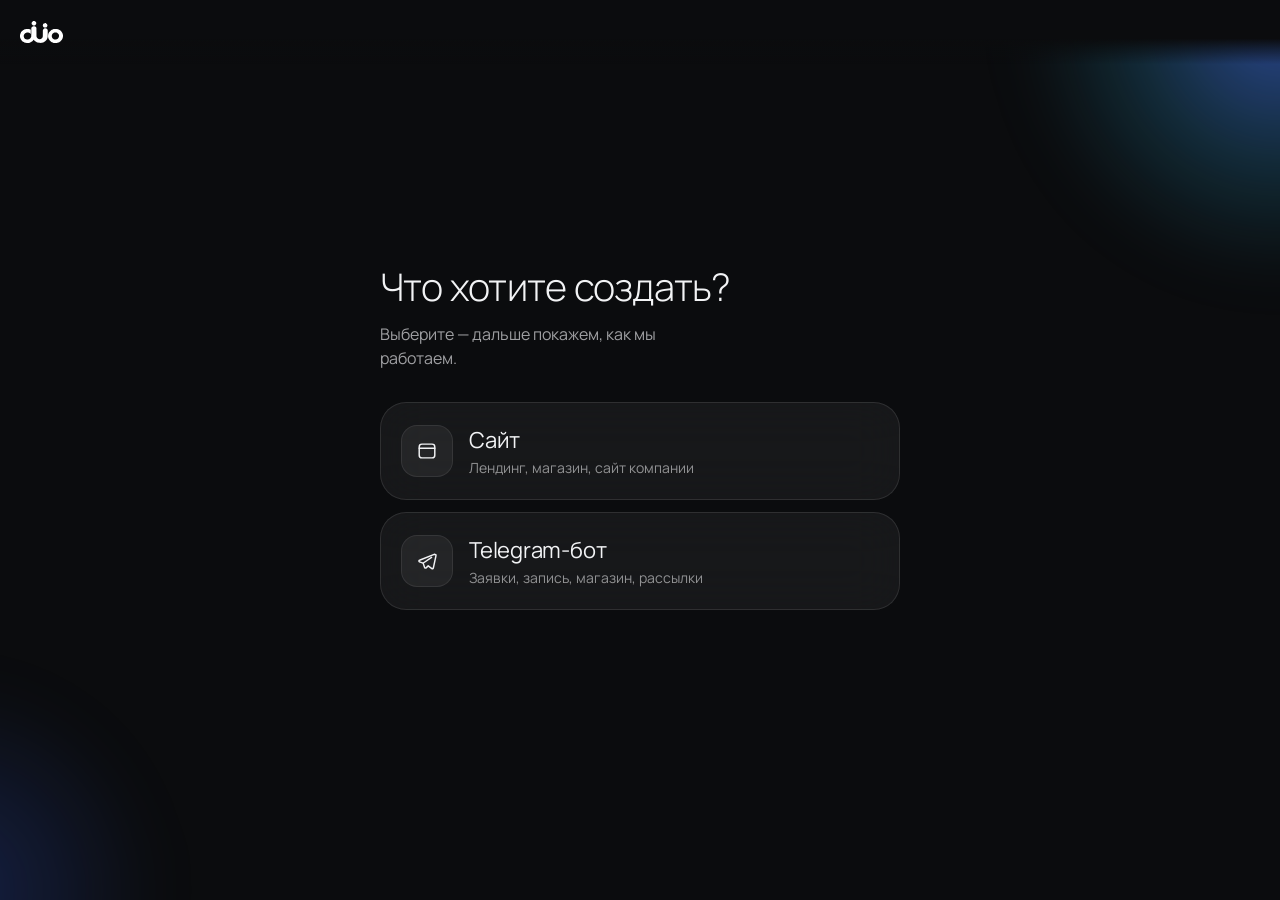
==== commit 0fa3ef9e: "Мини-приложение DUO" ====
--- a/index.html
+++ b/index.html
@@ -22,7 +22,7 @@
     @keyframes load { to { transform: translateX(250%); } }
     @media (prefers-reduced-motion: reduce) { #splash img { animation: none; opacity: 1; transform: none; } #splash i::after { animation: none; } }
   </style>
-  <link rel="stylesheet" href="styles.css?v=1791662484">
+  <link rel="stylesheet" href="styles.css?v=1791842635">
 </head>
 <body>
   <div id="splash" aria-hidden="true">
@@ -31,6 +31,6 @@
   </div>
   <div class="glows" aria-hidden="true"><span></span><span></span></div>
   <main id="app" aria-live="polite"></main>
-  <script type="module" src="app.js?v=1791662484"></script>
+  <script type="module" src="app.js?v=1791842635"></script>
 </body>
 </html>
--- a/styles.css
+++ b/styles.css
@@ -1539,3 +1539,58 @@
 .team small { font-size: 13px; line-height: 1.4; color: var(--text-3); }
 #app[data-screen="support"] h1, #app[data-screen="sent"] h1 { margin-top: 28px; font-size: 30px; line-height: 1.12; font-weight: 300; }
 #app[data-screen="support"] .lead { font-size: 15px; color: var(--text-2); }
+
+/* ── Отступы Telegram (полноэкранный режим): сверху — кнопки Close и ⌄ ···, снизу — полоска «домой» ── */
+:root { --top: var(--tg-top, 0px); --bottom: max(env(safe-area-inset-bottom, 0px), var(--tg-bottom, 0px)); }
+.appbar { top: 0; height: calc(64px + var(--top)); padding-top: var(--top); }
+#app { padding-top: calc(64px + var(--top)); }
+#app.step { padding-top: calc(20px + var(--top)); }
+.full-top { padding-top: calc(10px + var(--top)); }
+/* Главная: «Создать сайт» всегда над меню */
+#app.with-tabs[data-screen="home"] { padding-bottom: calc(108px + var(--bottom)); }
+.home2 { min-height: calc(var(--tg-viewport-stable-height, 100vh) - 64px - var(--top) - 108px - var(--bottom)); }
+.stepbar .btn-primary:disabled, .send-area .btn-primary:disabled { opacity: .35; }
+.btn-primary:disabled, .stepbar .btn-primary:disabled, .send-area .btn-primary:disabled { opacity: 1; background: #26282d; color: rgba(242, 243, 245, .38); }
+
+/* «Что хотите создать?» и ветка бота */
+.create-row { min-height: 84px; gap: 14px; }
+.create-ico { flex: none; width: 44px; height: 44px; border-radius: 14px; display: grid; place-items: center; background: rgba(255, 255, 255, .06); border: 1px solid rgba(255, 255, 255, .08); }
+.create-text { flex: 1; display: flex; flex-direction: column; gap: 3px; align-items: flex-start; }
+.create-text b { font-size: 17px; font-weight: 500; }
+.create-text small { font-size: 13px; color: var(--text-3); }
+.create-text em { margin-top: 4px; font-style: normal; font-size: 12px; font-weight: 500; padding: 3px 8px; border-radius: 8px; color: var(--text-2); background: rgba(255, 255, 255, .06); }
+.create-text em.now { color: var(--accent-ink); background: rgba(110, 150, 255, .14); }
+.create-row > svg { flex: none; color: var(--text-2); }
+.row.tall { min-height: 64px; padding-top: 10px; padding-bottom: 10px; }
+.row-text { display: flex; flex-direction: column; gap: 2px; }
+.row-text b { font-size: 15px; font-weight: 500; }
+.row-text small { font-size: 13px; color: var(--text-3); }
+.check2-list { margin: 0; padding: 0; list-style: none; display: grid; gap: 8px; }
+.check2-list li { font-size: 15px; color: var(--text-2); }
+.check2-list li::before { content: '—'; margin-right: 10px; color: var(--text-3); }
+.check2-total.soft b { font-size: 24px; font-weight: 300; letter-spacing: -0.02em; }
+.opt2-name { cursor: default; }
+.create-row { padding-top: 16px; padding-bottom: 16px; align-items: center; }
+
+/* Первый экран: «Сайт» или «Telegram-бот» */
+.start { display: flex; flex-direction: column; justify-content: center; min-height: calc(var(--tg-viewport-stable-height, 100vh) - 64px - var(--top) - 64px - var(--bottom)); padding-bottom: 24px; }
+.start .home2-lead { margin-top: 14px; }
+.start-cards { margin-top: 32px; display: flex; flex-direction: column; gap: 12px; }
+.start-card { display: grid; grid-template-columns: auto 1fr; grid-template-rows: auto auto; gap: 14px 16px; align-items: center; padding: 22px 20px; border-radius: 26px; text-align: left; color: var(--text); background: rgba(255, 255, 255, .05); border: 1px solid var(--glass-edge); -webkit-backdrop-filter: blur(24px); backdrop-filter: blur(24px); transition: transform .15s, background .2s; animation: start-in .45s cubic-bezier(.2, .8, .2, 1) both; }
+.start-card + .start-card { animation-delay: .08s; }
+.start-card:active { transform: scale(.98); background: rgba(255, 255, 255, .08); }
+.start-card .create-ico { width: 52px; height: 52px; border-radius: 16px; }
+.start-text b { display: block; font-size: 22px; font-weight: 400; letter-spacing: -0.01em; }
+.start-text small { display: block; margin-top: 3px; font-size: 14px; color: var(--text-3); }
+.start-card em { grid-column: 1 / -1; justify-self: start; font-style: normal; font-size: 13px; font-weight: 500; padding: 5px 10px; border-radius: 10px; color: var(--accent-ink); background: rgba(110, 150, 255, .14); }
+.start-card[data-product="bot"] em { color: var(--text-2); background: rgba(255, 255, 255, .06); }
+@keyframes start-in { from { opacity: 0; transform: translateY(12px); } }
+#app[data-screen="start"] { padding-bottom: calc(40px + var(--bottom)); }
+
+/* Переключатель «Сайт / Telegram-бот» на главной */
+.product-switch { align-self: flex-start; display: inline-flex; gap: 4px; padding: 4px; border-radius: 14px; background: rgba(255, 255, 255, .04); border: 1px solid rgba(255, 255, 255, .08); }
+.product-switch button { padding: 8px 14px; border-radius: 10px; font-size: 14px; font-weight: 500; color: var(--text-2); }
+.product-switch button.on { background: rgba(255, 255, 255, .12); color: #fff; }
+.home2-title span.wrap { white-space: normal; }
+.start-card { grid-template-rows: auto; }
+.check2-total b small { font-size: 22px; font-weight: 300; color: var(--text-2); }
